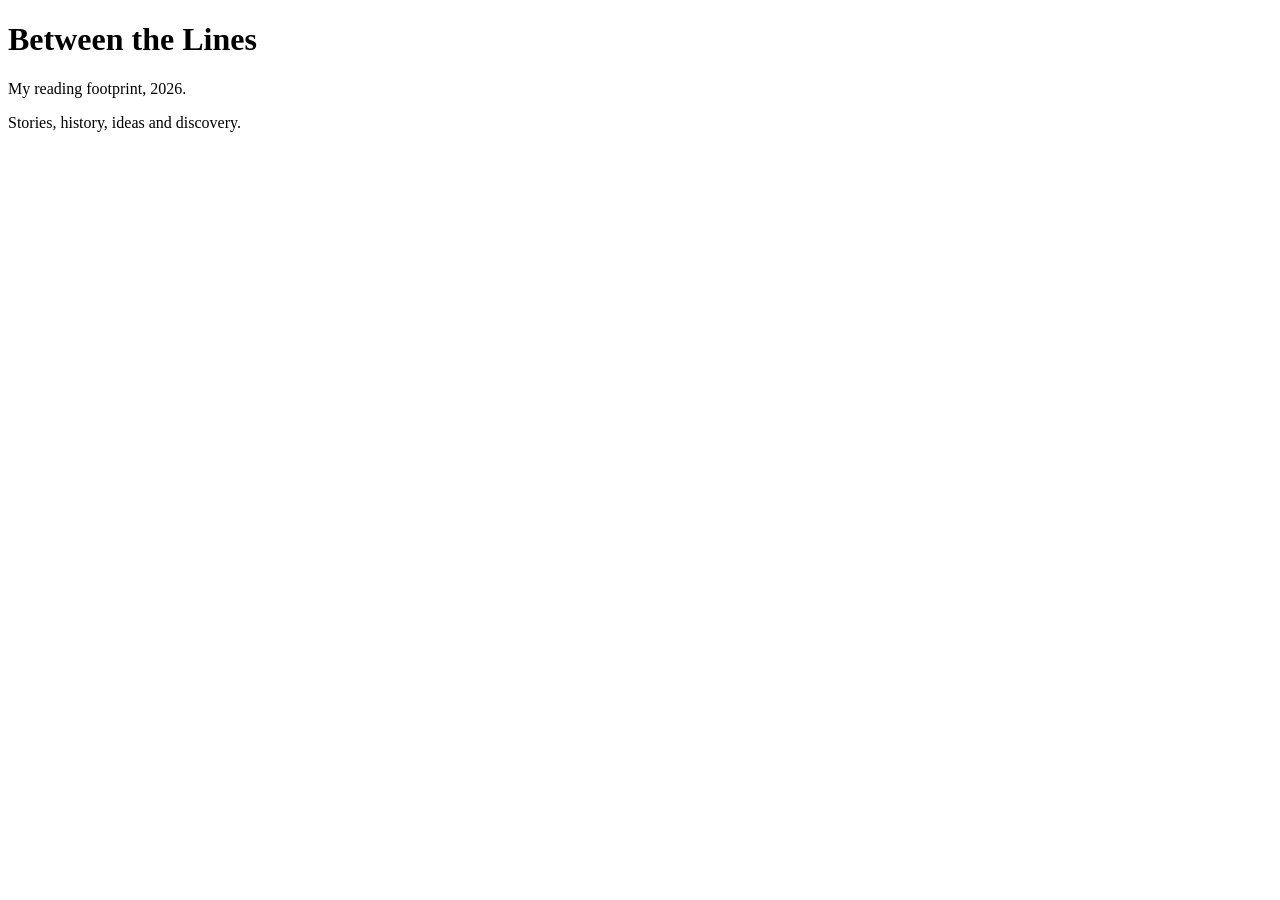
==== index.html @ cb8ff07e "Create index.html" ====
<!DOCTYPE html>
<html lang="en">
<head>
  <meta charset="UTF-8">
  <meta name="viewport" content="width=device-width, initial-scale=1">
  <title>Between the Lines</title>
</head>
<body>
  <h1>Between the Lines</h1>
  <p>My reading footprint, 2026.</p>
  <p>Stories, history, ideas and discovery.</p>
</body>
</html>
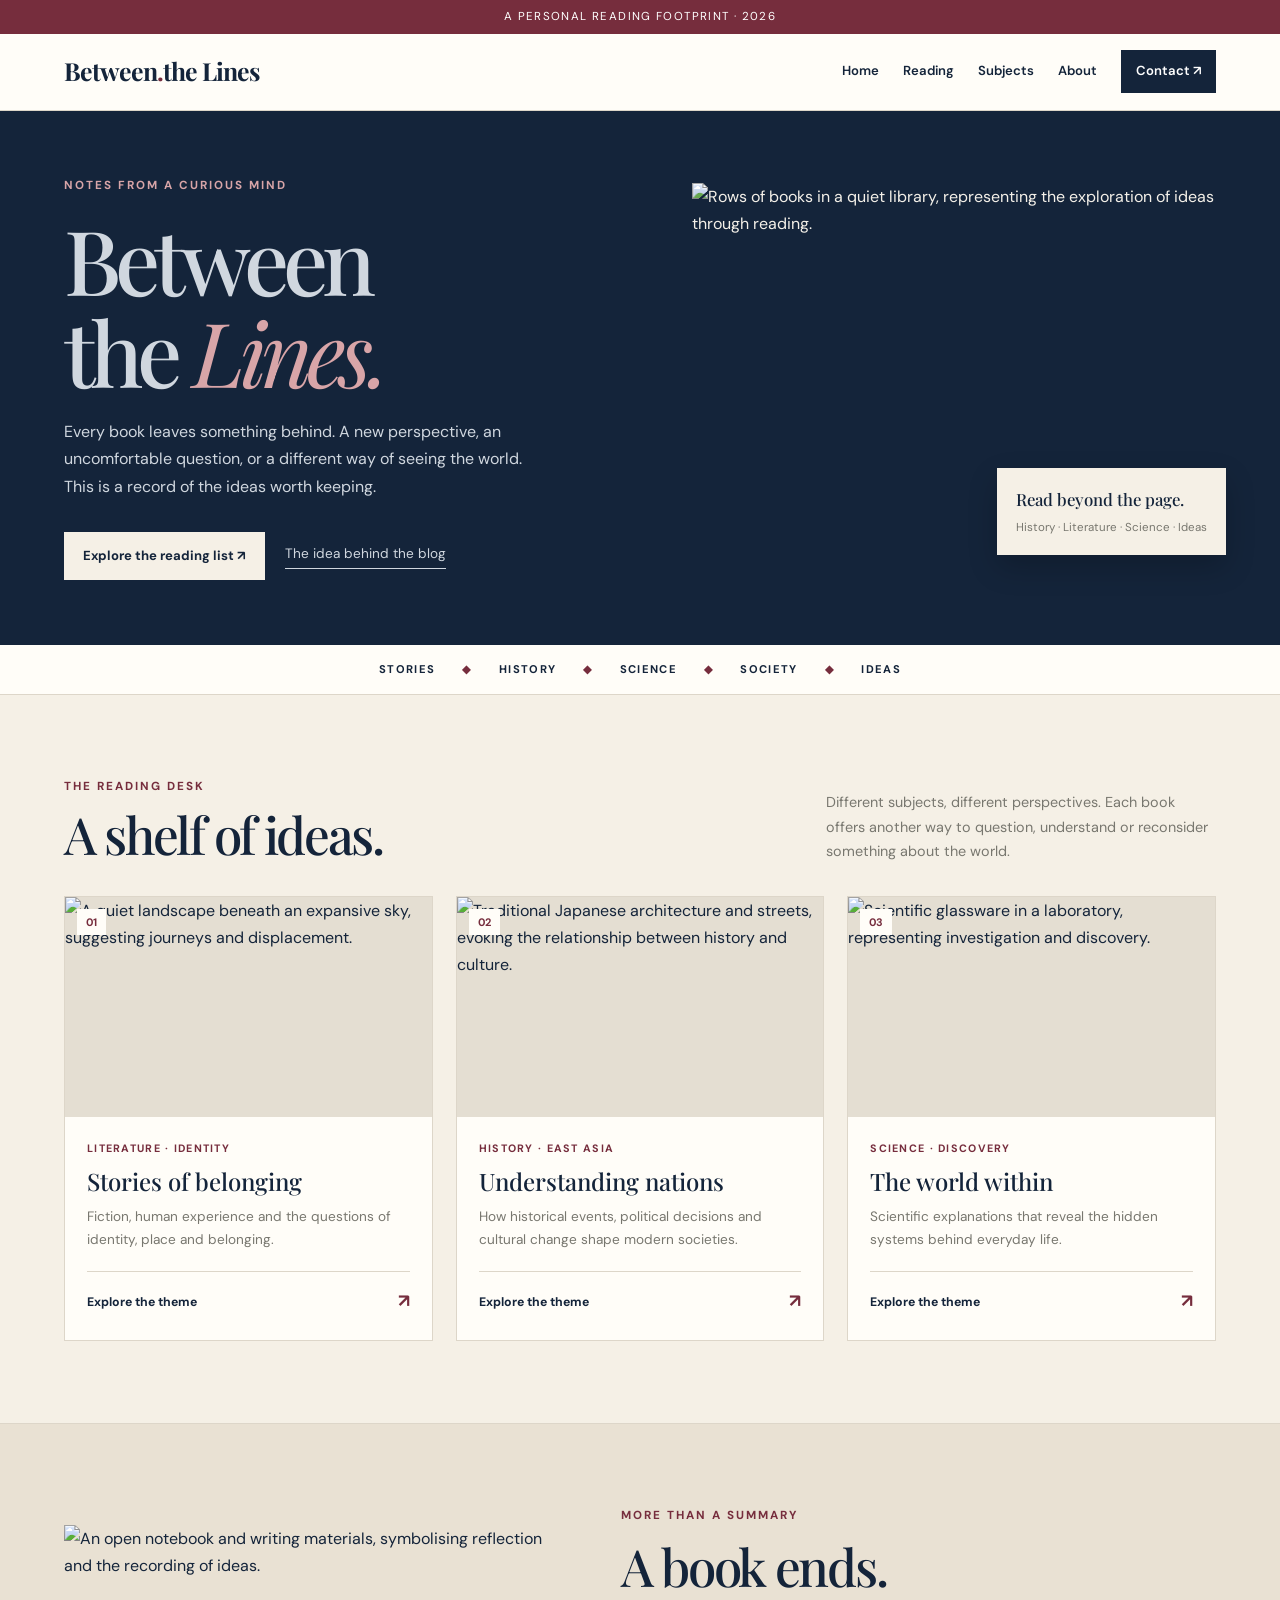
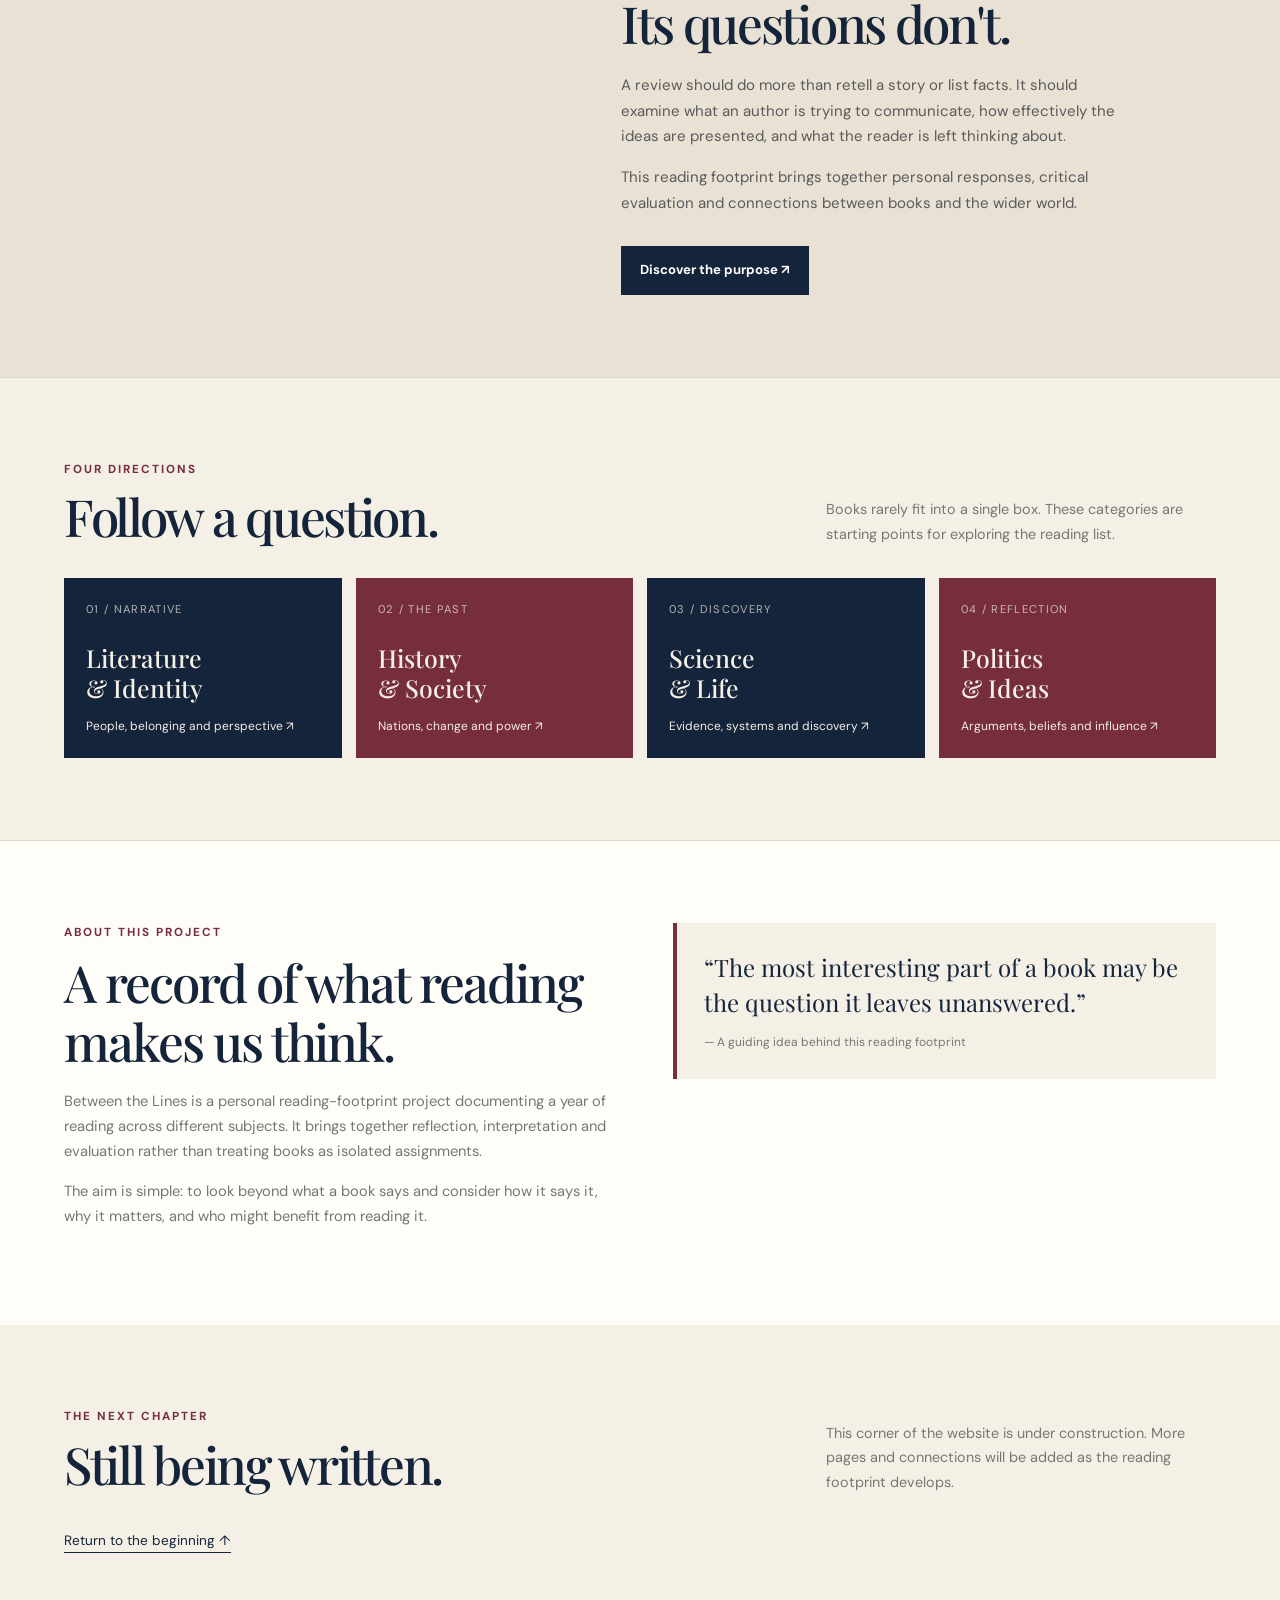
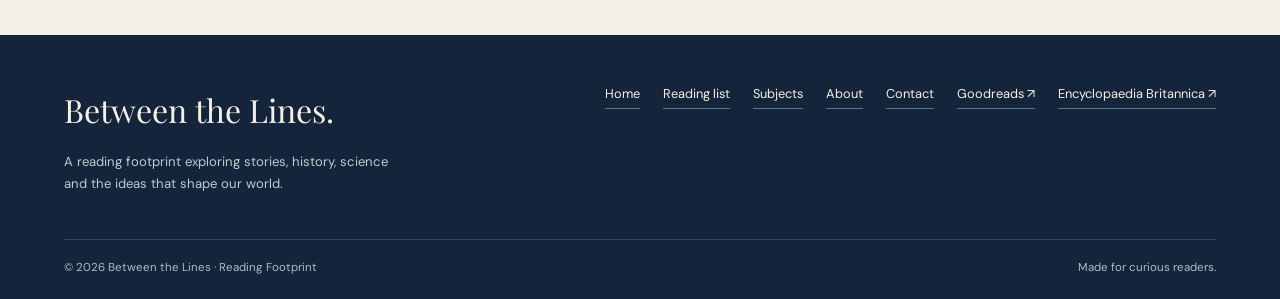
==== commit 9b5e301a: "Update index.html" ====
--- a/index.html
+++ b/index.html
@@ -3,12 +3,1071 @@
 <html lang="en">
 <head>
   <meta charset="UTF-8">
-  <meta name="viewport" content="width=device-width, initial-scale=1">
-  <title>Between the Lines</title>
+  <meta name="viewport" content="width=device-width, initial-scale=1.0">
+
+  <title>Between the Lines — A Reading Footprint</title>
+  <meta name="description" content="A reading footprint exploring literature, history, science and the ideas that shape our world.">
+
+  <link rel="preconnect" href="https://fonts.googleapis.com">
+  <link rel="preconnect" href="https://fonts.gstatic.com" crossorigin>
+  <link href="https://fonts.googleapis.com/css2?family=DM+Sans:wght@400;500;600;700&family=Playfair+Display:wght@400;500;600;700&display=swap" rel="stylesheet">
+
+  <style>
+    :root {
+      --navy: #14243a;
+      --navy-light: #203750;
+      --ivory: #f5f0e6;
+      --paper: #fffdf8;
+      --burgundy: #762d3d;
+      --muted: #78776f;
+      --line: #ddd6c9;
+      --serif: "Playfair Display", Georgia, serif;
+      --sans: "DM Sans", Arial, sans-serif;
+    }
+
+    * {
+      box-sizing: border-box;
+    }
+
+    html {
+      scroll-behavior: smooth;
+      scroll-padding-top: 95px;
+    }
+
+    body {
+      margin: 0;
+      background: var(--ivory);
+      color: var(--navy);
+      font-family: var(--sans);
+      line-height: 1.7;
+    }
+
+    a {
+      color: inherit;
+      text-decoration: none;
+    }
+
+    img {
+      display: block;
+      max-width: 100%;
+    }
+
+    button, a {
+      -webkit-tap-highlight-color: transparent;
+    }
+
+    a:focus-visible,
+    button:focus-visible {
+      outline: 3px solid var(--burgundy);
+      outline-offset: 4px;
+    }
+
+    .container {
+      width: min(1160px, 90%);
+      margin-inline: auto;
+    }
+
+    .eyebrow {
+      color: var(--burgundy);
+      font-size: 0.73rem;
+      font-weight: 700;
+      letter-spacing: 0.17em;
+      text-transform: uppercase;
+    }
+
+    .serif {
+      font-family: var(--serif);
+      font-weight: 500;
+    }
+
+    /* Navigation */
+
+    .topline {
+      background: var(--burgundy);
+      color: white;
+      text-align: center;
+      padding: 7px 15px;
+      font-size: 0.72rem;
+      letter-spacing: 0.12em;
+      text-transform: uppercase;
+    }
+
+    .navbar {
+      position: sticky;
+      top: 0;
+      z-index: 10;
+      background: var(--paper);
+      border-bottom: 1px solid var(--line);
+    }
+
+    .nav-inner {
+      min-height: 76px;
+      display: flex;
+      align-items: center;
+      justify-content: space-between;
+      gap: 24px;
+    }
+
+    .brand {
+      font-family: var(--serif);
+      font-size: 1.55rem;
+      font-weight: 700;
+      letter-spacing: -0.04em;
+      white-space: nowrap;
+    }
+
+    .brand span {
+      color: var(--burgundy);
+    }
+
+    .nav-links {
+      display: flex;
+      align-items: center;
+      flex-wrap: wrap;
+      gap: 24px;
+      font-size: 0.82rem;
+      font-weight: 600;
+    }
+
+    .nav-links a {
+      transition: color 0.2s;
+    }
+
+    .nav-links a:hover {
+      color: var(--burgundy);
+    }
+
+    .nav-links .nav-cta {
+      background: var(--navy);
+      color: white;
+      padding: 10px 15px;
+    }
+
+    .nav-links .nav-cta:hover {
+      background: var(--burgundy);
+      color: white;
+    }
+
+    /* Hero */
+
+    .hero {
+      background: var(--navy);
+      color: var(--ivory);
+      overflow: hidden;
+    }
+
+    .hero-grid {
+      display: grid;
+      grid-template-columns: 1.05fr 0.95fr;
+      min-height: 510px;
+      align-items: center;
+      gap: 48px;
+      padding-block: 65px;
+    }
+
+    .hero .eyebrow {
+      color: #d8a5a8;
+    }
+
+    .hero h1 {
+      font-family: var(--serif);
+      font-size: clamp(3.4rem, 7vw, 6.4rem);
+      font-weight: 500;
+      letter-spacing: -0.065em;
+      line-height: 1.02;
+      margin: 18px 0 22px;
+    }
+
+    .hero h1 em {
+      color: #d8a5a8;
+      font-weight: 400;
+    }
+
+    .hero-copy {
+      color: #d0d7df;
+      max-width: 480px;
+      font-size: 1rem;
+    }
+
+    .hero-actions {
+      display: flex;
+      flex-wrap: wrap;
+      align-items: center;
+      gap: 20px;
+      margin-top: 32px;
+    }
+
+    .button {
+      display: inline-block;
+      background: var(--ivory);
+      color: var(--navy);
+      padding: 13px 19px;
+      font-size: 0.82rem;
+      font-weight: 700;
+      transition: transform 0.2s, background 0.2s;
+    }
+
+    .button:hover {
+      background: white;
+      transform: translateY(-2px);
+    }
+
+    .text-link {
+      font-size: 0.85rem;
+      border-bottom: 1px solid currentColor;
+      padding-bottom: 3px;
+    }
+
+    .hero-art {
+      position: relative;
+      min-height: 370px;
+    }
+
+    .hero-art img {
+      width: 100%;
+      height: 390px;
+      object-fit: cover;
+      filter: saturate(0.75);
+    }
+
+    .image-note {
+      position: absolute;
+      right: -10px;
+      bottom: 18px;
+      max-width: 235px;
+      background: var(--ivory);
+      color: var(--navy);
+      padding: 17px 19px;
+      box-shadow: 0 12px 30px #0003;
+    }
+
+    .image-note strong {
+      display: block;
+      font-family: var(--serif);
+      font-size: 1.05rem;
+      font-weight: 500;
+    }
+
+    .image-note small {
+      display: block;
+      margin-top: 5px;
+      color: var(--muted);
+      font-size: 0.72rem;
+    }
+
+    /* Running strip */
+
+    .ticker {
+      border-bottom: 1px solid var(--line);
+      background: var(--paper);
+      overflow: hidden;
+    }
+
+    .ticker-inner {
+      display: flex;
+      justify-content: center;
+      align-items: center;
+      flex-wrap: wrap;
+      gap: 12px 27px;
+      padding: 15px 0;
+      font-size: 0.7rem;
+      font-weight: 700;
+      letter-spacing: 0.12em;
+      text-transform: uppercase;
+    }
+
+    .ticker .dot {
+      color: var(--burgundy);
+    }
+
+    /* General sections */
+
+    section.content-section {
+      padding-block: 82px;
+    }
+
+    .section-heading {
+      display: flex;
+      align-items: end;
+      justify-content: space-between;
+      gap: 25px;
+      margin-bottom: 32px;
+    }
+
+    .section-heading h2 {
+      font-family: var(--serif);
+      font-size: clamp(2.2rem, 4vw, 3.4rem);
+      font-weight: 500;
+      letter-spacing: -0.045em;
+      line-height: 1.15;
+      margin: 8px 0 0;
+    }
+
+    .section-heading p {
+      color: var(--muted);
+      max-width: 390px;
+      font-size: 0.9rem;
+      margin: 0;
+    }
+
+    /* Reading cards */
+
+    .reading-grid {
+      display: grid;
+      grid-template-columns: repeat(3, minmax(0, 1fr));
+      gap: 23px;
+    }
+
+    .reading-card {
+      display: flex;
+      flex-direction: column;
+      background: var(--paper);
+      border: 1px solid var(--line);
+      transition: transform 0.2s, box-shadow 0.2s;
+    }
+
+    .reading-card:hover {
+      transform: translateY(-4px);
+      box-shadow: 0 14px 32px #14243a12;
+    }
+
+    .card-image {
+      position: relative;
+      overflow: hidden;
+      background: #e4ded2;
+      aspect-ratio: 5 / 3;
+    }
+
+    .card-image img {
+      width: 100%;
+      height: 100%;
+      object-fit: cover;
+      transition: transform 0.4s;
+    }
+
+    .reading-card:hover .card-image img {
+      transform: scale(1.035);
+    }
+
+    .card-number {
+      position: absolute;
+      top: 12px;
+      left: 12px;
+      background: var(--paper);
+      color: var(--burgundy);
+      padding: 4px 9px;
+      font-size: 0.68rem;
+      font-weight: 700;
+    }
+
+    .card-body {
+      padding: 22px;
+      display: flex;
+      flex-direction: column;
+      flex: 1;
+    }
+
+    .card-category {
+      color: var(--burgundy);
+      text-transform: uppercase;
+      letter-spacing: 0.12em;
+      font-size: 0.67rem;
+      font-weight: 700;
+    }
+
+    .card-body h3 {
+      font-family: var(--serif);
+      font-size: 1.5rem;
+      font-weight: 500;
+      line-height: 1.3;
+      margin: 9px 0 8px;
+    }
+
+    .card-body p {
+      color: var(--muted);
+      font-size: 0.85rem;
+      margin: 0 0 20px;
+    }
+
+    .card-bottom {
+      margin-top: auto;
+      padding-top: 14px;
+      border-top: 1px solid var(--line);
+      display: flex;
+      justify-content: space-between;
+      align-items: center;
+      gap: 12px;
+      font-size: 0.77rem;
+      font-weight: 700;
+    }
+
+    .arrow {
+      color: var(--burgundy);
+      font-size: 1.15rem;
+    }
+
+    /* Editorial split */
+
+    .editorial {
+      background: #e9e1d3;
+      border-block: 1px solid var(--line);
+    }
+
+    .editorial-grid {
+      display: grid;
+      grid-template-columns: 0.9fr 1.1fr;
+      gap: 70px;
+      align-items: center;
+    }
+
+    .editorial-image img {
+      width: 100%;
+      min-height: 350px;
+      height: 100%;
+      object-fit: cover;
+    }
+
+    .editorial-copy h2 {
+      font-family: var(--serif);
+      font-size: clamp(2.3rem, 4vw, 3.7rem);
+      font-weight: 500;
+      line-height: 1.13;
+      letter-spacing: -0.045em;
+      margin: 12px 0 20px;
+    }
+
+    .editorial-copy p {
+      color: #595b5c;
+      font-size: 0.94rem;
+      max-width: 500px;
+    }
+
+    .editorial-copy .button {
+      margin-top: 15px;
+      background: var(--navy);
+      color: white;
+    }
+
+    .editorial-copy .button:hover {
+      background: var(--burgundy);
+    }
+
+    /* Subject tiles */
+
+    .subject-grid {
+      display: grid;
+      grid-template-columns: repeat(4, minmax(0, 1fr));
+      gap: 14px;
+    }
+
+    .subject-card {
+      min-height: 180px;
+      display: flex;
+      flex-direction: column;
+      justify-content: space-between;
+      padding: 22px;
+      background: var(--navy);
+      color: var(--ivory);
+      transition: background 0.2s;
+    }
+
+    .subject-card:nth-child(even) {
+      background: var(--burgundy);
+    }
+
+    .subject-card:hover {
+      background: var(--navy-light);
+    }
+
+    .subject-card .subject-index {
+      font-size: 0.7rem;
+      opacity: 0.7;
+      letter-spacing: 0.12em;
+    }
+
+    .subject-card h3 {
+      font-family: var(--serif);
+      font-size: 1.55rem;
+      font-weight: 500;
+      line-height: 1.2;
+      margin: 20px 0 0;
+    }
+
+    .subject-card span:last-child {
+      font-size: 0.75rem;
+      margin-top: 10px;
+    }
+
+    /* About */
+
+    .about-section {
+      background: var(--paper);
+      border-top: 1px solid var(--line);
+    }
+
+    .about-inner {
+      display: grid;
+      grid-template-columns: 1fr 1fr;
+      gap: 65px;
+      align-items: start;
+    }
+
+    .about-inner h2 {
+      font-family: var(--serif);
+      font-size: clamp(2.2rem, 4vw, 3.4rem);
+      line-height: 1.15;
+      font-weight: 500;
+      letter-spacing: -0.04em;
+      margin: 10px 0 18px;
+    }
+
+    .about-inner p {
+      color: var(--muted);
+      font-size: 0.92rem;
+    }
+
+    .quote-card {
+      background: var(--ivory);
+      border-left: 4px solid var(--burgundy);
+      padding: 27px;
+    }
+
+    .quote-card blockquote {
+      font-family: var(--serif);
+      font-size: 1.5rem;
+      line-height: 1.45;
+      margin: 0;
+    }
+
+    .quote-card p {
+      margin-bottom: 0;
+      font-size: 0.75rem;
+    }
+
+    /* Footer */
+
+    footer {
+      background: var(--navy);
+      color: var(--ivory);
+      padding: 48px 0 22px;
+    }
+
+    .footer-main {
+      display: flex;
+      justify-content: space-between;
+      gap: 35px;
+      padding-bottom: 30px;
+    }
+
+    .footer-brand {
+      font-family: var(--serif);
+      font-size: 2rem;
+    }
+
+    .footer-copy {
+      color: #c0cad4;
+      font-size: 0.82rem;
+      max-width: 340px;
+    }
+
+    .footer-links {
+      display: flex;
+      flex-wrap: wrap;
+      gap: 16px 23px;
+      align-content: start;
+      font-size: 0.8rem;
+    }
+
+    .footer-links a {
+      border-bottom: 1px solid #647184;
+      padding-bottom: 3px;
+    }
+
+    .footer-links a:hover {
+      color: #d8a5a8;
+    }
+
+    .footer-bottom {
+      border-top: 1px solid #ffffff25;
+      padding-top: 18px;
+      display: flex;
+      justify-content: space-between;
+      gap: 15px;
+      flex-wrap: wrap;
+      color: #aebbc8;
+      font-size: 0.72rem;
+    }
+
+    /* Responsive layouts */
+
+    @media (max-width: 850px) {
+      .nav-inner {
+        padding-block: 14px;
+        align-items: flex-start;
+        flex-direction: column;
+        gap: 12px;
+      }
+
+      .nav-links {
+        gap: 12px 18px;
+      }
+
+      .hero-grid {
+        grid-template-columns: 1fr;
+        gap: 30px;
+      }
+
+      .hero-art {
+        min-height: auto;
+      }
+
+      .hero-art img {
+        height: 330px;
+      }
+
+      .reading-grid {
+        grid-template-columns: repeat(2, minmax(0, 1fr));
+      }
+
+      .editorial-grid {
+        gap: 35px;
+      }
+
+      .subject-grid {
+        grid-template-columns: repeat(2, minmax(0, 1fr));
+      }
+    }
+
+    @media (max-width: 560px) {
+      .container {
+        width: 91%;
+      }
+
+      .nav-links {
+        gap: 10px 14px;
+        font-size: 0.76rem;
+      }
+
+      .nav-links .nav-cta {
+        padding: 7px 10px;
+      }
+
+      .hero-grid {
+        padding-block: 48px;
+      }
+
+      .hero h1 {
+        font-size: 3.5rem;
+      }
+
+      .hero-art img {
+        height: 270px;
+      }
+
+      .image-note {
+        right: 8px;
+        bottom: 10px;
+      }
+
+      section.content-section {
+        padding-block: 55px;
+      }
+
+      .section-heading {
+        align-items: flex-start;
+        flex-direction: column;
+        gap: 12px;
+      }
+
+      .reading-grid {
+        grid-template-columns: 1fr;
+      }
+
+      .editorial-grid,
+      .about-inner {
+        grid-template-columns: 1fr;
+        gap: 28px;
+      }
+
+      .editorial-image img {
+        min-height: 240px;
+      }
+
+      .subject-card {
+        min-height: 155px;
+        padding: 16px;
+      }
+
+      .subject-card h3 {
+        font-size: 1.3rem;
+      }
+
+      .footer-main {
+        flex-direction: column;
+      }
+
+      .ticker-inner {
+        gap: 8px 13px;
+        font-size: 0.62rem;
+      }
+    }
+
+    @media (prefers-reduced-motion: reduce) {
+      *,
+      *::before,
+      *::after {
+        scroll-behavior: auto !important;
+        transition: none !important;
+      }
+    }
+  </style>
 </head>
+
 <body>
-  <h1>Between the Lines</h1>
-  <p>My reading footprint, 2026.</p>
-  <p>Stories, history, ideas and discovery.</p>
+
+  <div class="topline">
+    A personal reading footprint · 2026
+  </div>
+
+  <header class="navbar">
+    <div class="container nav-inner">
+      <a class="brand" href="#home" aria-label="Between the Lines home">
+        Between<span>.</span>the Lines
+      </a>
+
+      <nav class="nav-links" aria-label="Main navigation">
+        <a href="#home">Home</a>
+        <a href="#reading">Reading</a>
+        <a href="#subjects">Subjects</a>
+        <a href="#about">About</a>
+        <a href="#contact" class="nav-cta">Contact ↗</a>
+      </nav>
+    </div>
+  </header>
+
+  <main id="home">
+
+    <!-- HERO -->
+
+    <section class="hero">
+      <div class="container hero-grid">
+
+        <div class="hero-copy">
+          <div class="eyebrow">Notes from a curious mind</div>
+
+          <h1>
+            Between<br>
+            the <em>Lines.</em>
+          </h1>
+
+          <p class="hero-copy">
+            Every book leaves something behind. A new perspective,
+            an uncomfortable question, or a different way of seeing
+            the world. This is a record of the ideas worth keeping.
+          </p>
+
+          <div class="hero-actions">
+            <a href="#reading" class="button">Explore the reading list ↗</a>
+            <a href="#about" class="text-link">The idea behind the blog</a>
+          </div>
+        </div>
+
+        <div class="hero-art">
+          <img
+            src="https://images.unsplash.com/photo-1507842217343-583bb7270b66?auto=format&fit=crop&w=1100&q=85"
+            alt="Rows of books in a quiet library, representing the exploration of ideas through reading."
+          >
+
+          <div class="image-note">
+            <strong>Read beyond the page.</strong>
+            <small>History · Literature · Science · Ideas</small>
+          </div>
+        </div>
+
+      </div>
+    </section>
+
+    <!-- SUBJECT STRIP -->
+
+    <div class="ticker" aria-label="Topics explored">
+      <div class="container ticker-inner">
+        <span>Stories</span>
+        <span class="dot">◆</span>
+        <span>History</span>
+        <span class="dot">◆</span>
+        <span>Science</span>
+        <span class="dot">◆</span>
+        <span>Society</span>
+        <span class="dot">◆</span>
+        <span>Ideas</span>
+      </div>
+    </div>
+
+    <!-- READING GRID -->
+
+    <section class="content-section" id="reading">
+      <div class="container">
+
+        <div class="section-heading">
+          <div>
+            <div class="eyebrow">The reading desk</div>
+            <h2>A shelf of ideas.</h2>
+          </div>
+
+          <p>
+            Different subjects, different perspectives.
+            Each book offers another way to question, understand
+            or reconsider something about the world.
+          </p>
+        </div>
+
+        <div class="reading-grid">
+
+          <article class="reading-card">
+            <div class="card-image">
+              <img
+                src="https://images.unsplash.com/photo-1519682337058-a94d519337bc?auto=format&fit=crop&w=850&q=80"
+                alt="A quiet landscape beneath an expansive sky, suggesting journeys and displacement."
+                loading="lazy"
+              >
+              <span class="card-number">01</span>
+            </div>
+            <div class="card-body">
+              <span class="card-category">Literature · Identity</span>
+              <h3>Stories of belonging</h3>
+              <p>
+                Fiction, human experience and the questions of
+                identity, place and belonging.
+              </p>
+              <div class="card-bottom">
+                <a href="#subjects">Explore the theme</a>
+                <span class="arrow" aria-hidden="true">↗</span>
+              </div>
+            </div>
+          </article>
+
+          <article class="reading-card">
+            <div class="card-image">
+              <img
+                src="https://images.unsplash.com/photo-1493976040374-85c8e12f0c0e?auto=format&fit=crop&w=850&q=80"
+                alt="Traditional Japanese architecture and streets, evoking the relationship between history and culture."
+                loading="lazy"
+              >
+              <span class="card-number">02</span>
+            </div>
+            <div class="card-body">
+              <span class="card-category">History · East Asia</span>
+              <h3>Understanding nations</h3>
+              <p>
+                How historical events, political decisions and
+                cultural change shape modern societies.
+              </p>
+              <div class="card-bottom">
+                <a href="#subjects">Explore the theme</a>
+                <span class="arrow" aria-hidden="true">↗</span>
+              </div>
+            </div>
+          </article>
+
+          <article class="reading-card">
+            <div class="card-image">
+              <img
+                src="https://images.unsplash.com/photo-1532094349884-543bc11b234d?auto=format&fit=crop&w=850&q=80"
+                alt="Scientific glassware in a laboratory, representing investigation and discovery."
+                loading="lazy"
+              >
+              <span class="card-number">03</span>
+            </div>
+            <div class="card-body">
+              <span class="card-category">Science · Discovery</span>
+              <h3>The world within</h3>
+              <p>
+                Scientific explanations that reveal the hidden
+                systems behind everyday life.
+              </p>
+              <div class="card-bottom">
+                <a href="#subjects">Explore the theme</a>
+                <span class="arrow" aria-hidden="true">↗</span>
+              </div>
+            </div>
+          </article>
+
+        </div>
+      </div>
+    </section>
+
+    <!-- EDITORIAL FEATURE -->
+
+    <section class="content-section editorial">
+      <div class="container editorial-grid">
+
+        <div class="editorial-image">
+          <img
+            src="https://images.unsplash.com/photo-1455390582262-044cdead277a?auto=format&fit=crop&w=1000&q=85"
+            alt="An open notebook and writing materials, symbolising reflection and the recording of ideas."
+            loading="lazy"
+          >
+        </div>
+
+        <div class="editorial-copy">
+          <div class="eyebrow">More than a summary</div>
+
+          <h2>A book ends.<br>Its questions don't.</h2>
+
+          <p>
+            A review should do more than retell a story or list facts.
+            It should examine what an author is trying to communicate,
+            how effectively the ideas are presented, and what the
+            reader is left thinking about.
+          </p>
+
+          <p>
+            This reading footprint brings together personal responses,
+            critical evaluation and connections between books and the
+            wider world.
+          </p>
+
+          <a href="#about" class="button">Discover the purpose ↗</a>
+        </div>
+
+      </div>
+    </section>
+
+    <!-- SUBJECTS -->
+
+    <section class="content-section" id="subjects">
+      <div class="container">
+
+        <div class="section-heading">
+          <div>
+            <div class="eyebrow">Four directions</div>
+            <h2>Follow a question.</h2>
+          </div>
+
+          <p>
+            Books rarely fit into a single box. These categories
+            are starting points for exploring the reading list.
+          </p>
+        </div>
+
+        <div class="subject-grid">
+
+          <a class="subject-card" href="#reading">
+            <span class="subject-index">01 / NARRATIVE</span>
+            <h3>Literature<br>& Identity</h3>
+            <span>People, belonging and perspective ↗</span>
+          </a>
+
+          <a class="subject-card" href="#reading">
+            <span class="subject-index">02 / THE PAST</span>
+            <h3>History<br>& Society</h3>
+            <span>Nations, change and power ↗</span>
+          </a>
+
+          <a class="subject-card" href="#reading">
+            <span class="subject-index">03 / DISCOVERY</span>
+            <h3>Science<br>& Life</h3>
+            <span>Evidence, systems and discovery ↗</span>
+          </a>
+
+          <a class="subject-card" href="#reading">
+            <span class="subject-index">04 / REFLECTION</span>
+            <h3>Politics<br>& Ideas</h3>
+            <span>Arguments, beliefs and influence ↗</span>
+          </a>
+
+        </div>
+      </div>
+    </section>
+
+    <!-- ABOUT -->
+
+    <section class="content-section about-section" id="about">
+      <div class="container about-inner">
+
+        <div>
+          <div class="eyebrow">About this project</div>
+
+          <h2>A record of what reading makes us think.</h2>
+
+          <p>
+            Between the Lines is a personal reading-footprint project
+            documenting a year of reading across different subjects.
+            It brings together reflection, interpretation and evaluation
+            rather than treating books as isolated assignments.
+          </p>
+
+          <p>
+            The aim is simple: to look beyond what a book says and
+            consider how it says it, why it matters, and who might
+            benefit from reading it.
+          </p>
+        </div>
+
+        <div class="quote-card">
+          <blockquote>
+            “The most interesting part of a book may be the question
+            it leaves unanswered.”
+          </blockquote>
+          <p>— A guiding idea behind this reading footprint</p>
+        </div>
+
+      </div>
+    </section>
+
+    <!-- CONTACT -->
+
+    <section class="content-section" id="contact">
+      <div class="container">
+        <div class="section-heading">
+          <div>
+            <div class="eyebrow">The next chapter</div>
+            <h2>Still being written.</h2>
+          </div>
+
+          <p>
+            This corner of the website is under construction.
+            More pages and connections will be added as the
+            reading footprint develops.
+          </p>
+        </div>
+
+        <a href="#home" class="text-link">Return to the beginning ↑</a>
+      </div>
+    </section>
+
+  </main>
+
+  <footer>
+    <div class="container">
+
+      <div class="footer-main">
+        <div>
+          <a href="#home" class="footer-brand">Between the Lines.</a>
+          <p class="footer-copy">
+            A reading footprint exploring stories, history,
+            science and the ideas that shape our world.
+          </p>
+        </div>
+
+        <nav class="footer-links" aria-label="Footer navigation">
+          <a href="#home">Home</a>
+          <a href="#reading">Reading list</a>
+          <a href="#subjects">Subjects</a>
+          <a href="#about">About</a>
+          <a href="#contact">Contact</a>
+          <a href="https://www.goodreads.com/" target="_blank" rel="noopener noreferrer">Goodreads ↗</a>
+          <a href="https://www.britannica.com/" target="_blank" rel="noopener noreferrer">Encyclopaedia Britannica ↗</a>
+        </nav>
+      </div>
+
+      <div class="footer-bottom">
+        <span>© 2026 Between the Lines · Reading Footprint</span>
+        <span>Made for curious readers.</span>
+      </div>
+
+    </div>
+  </footer>
+
 </body>
 </html>
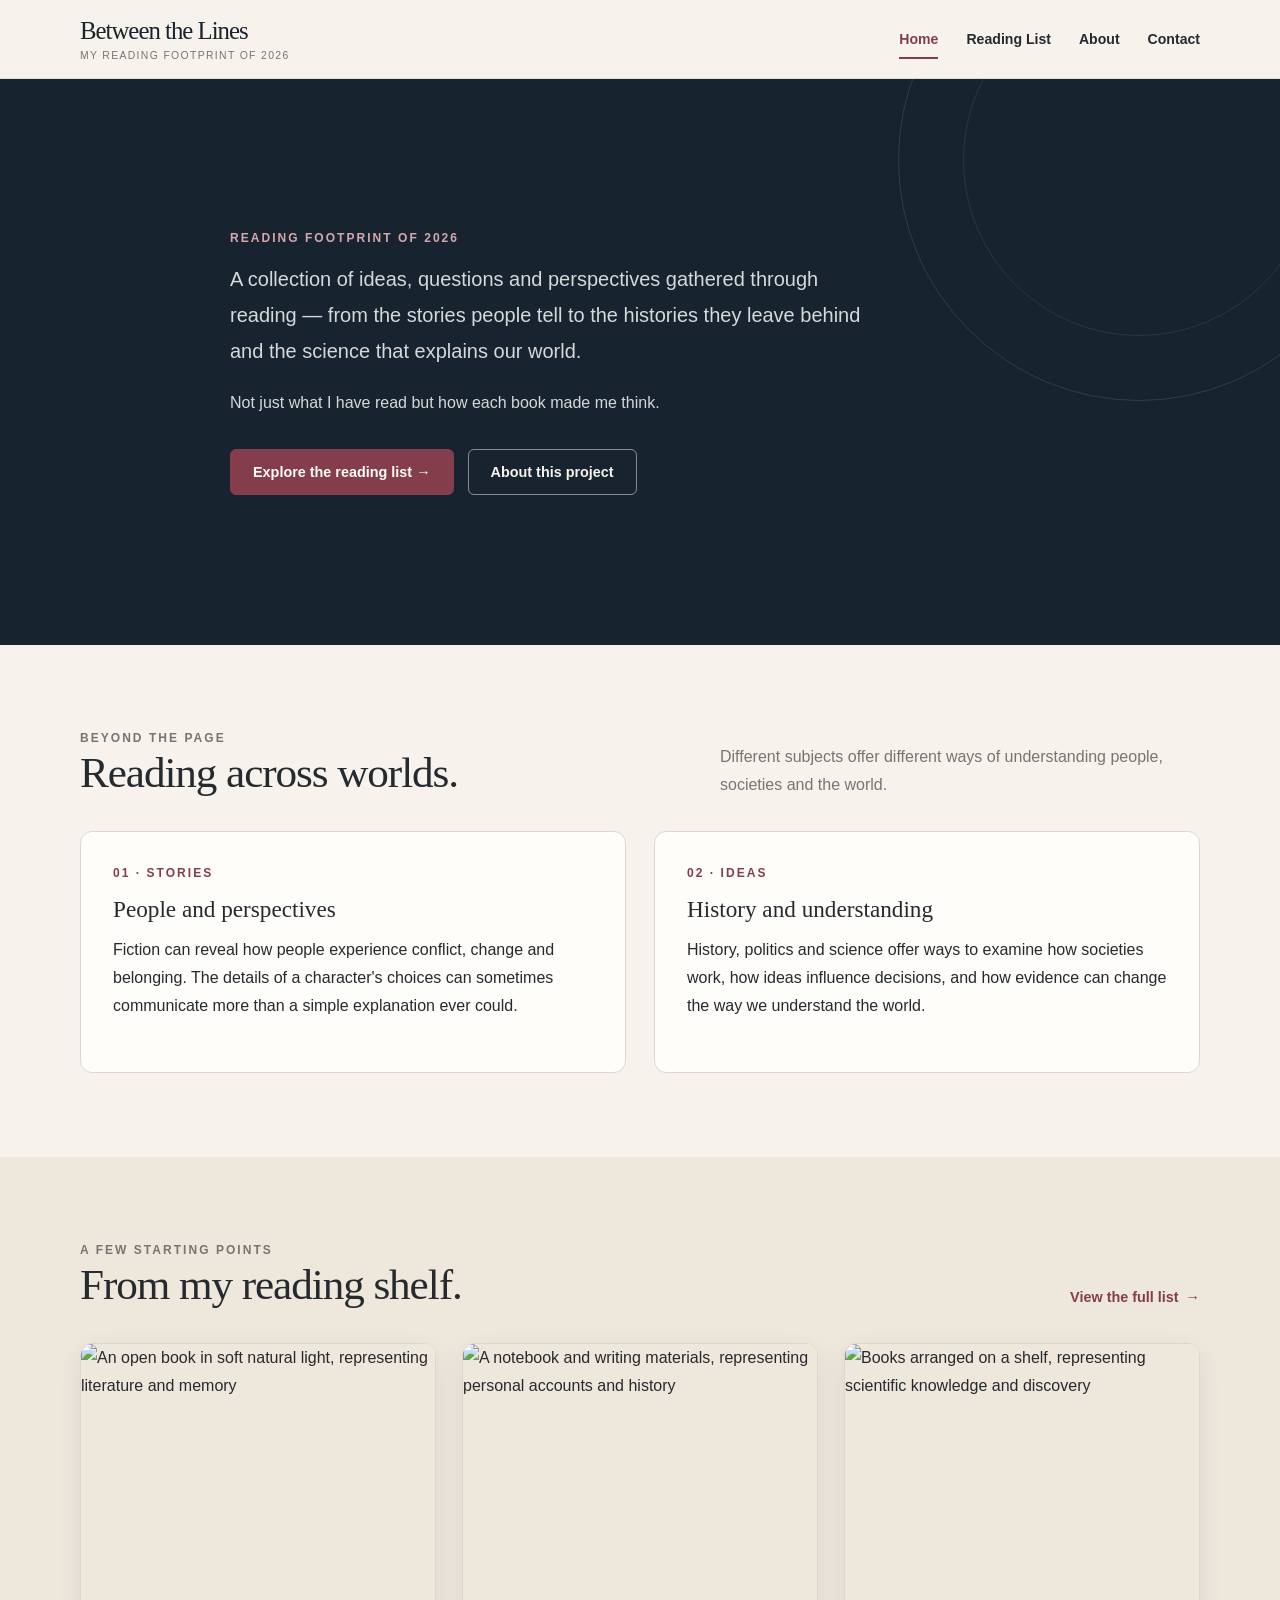
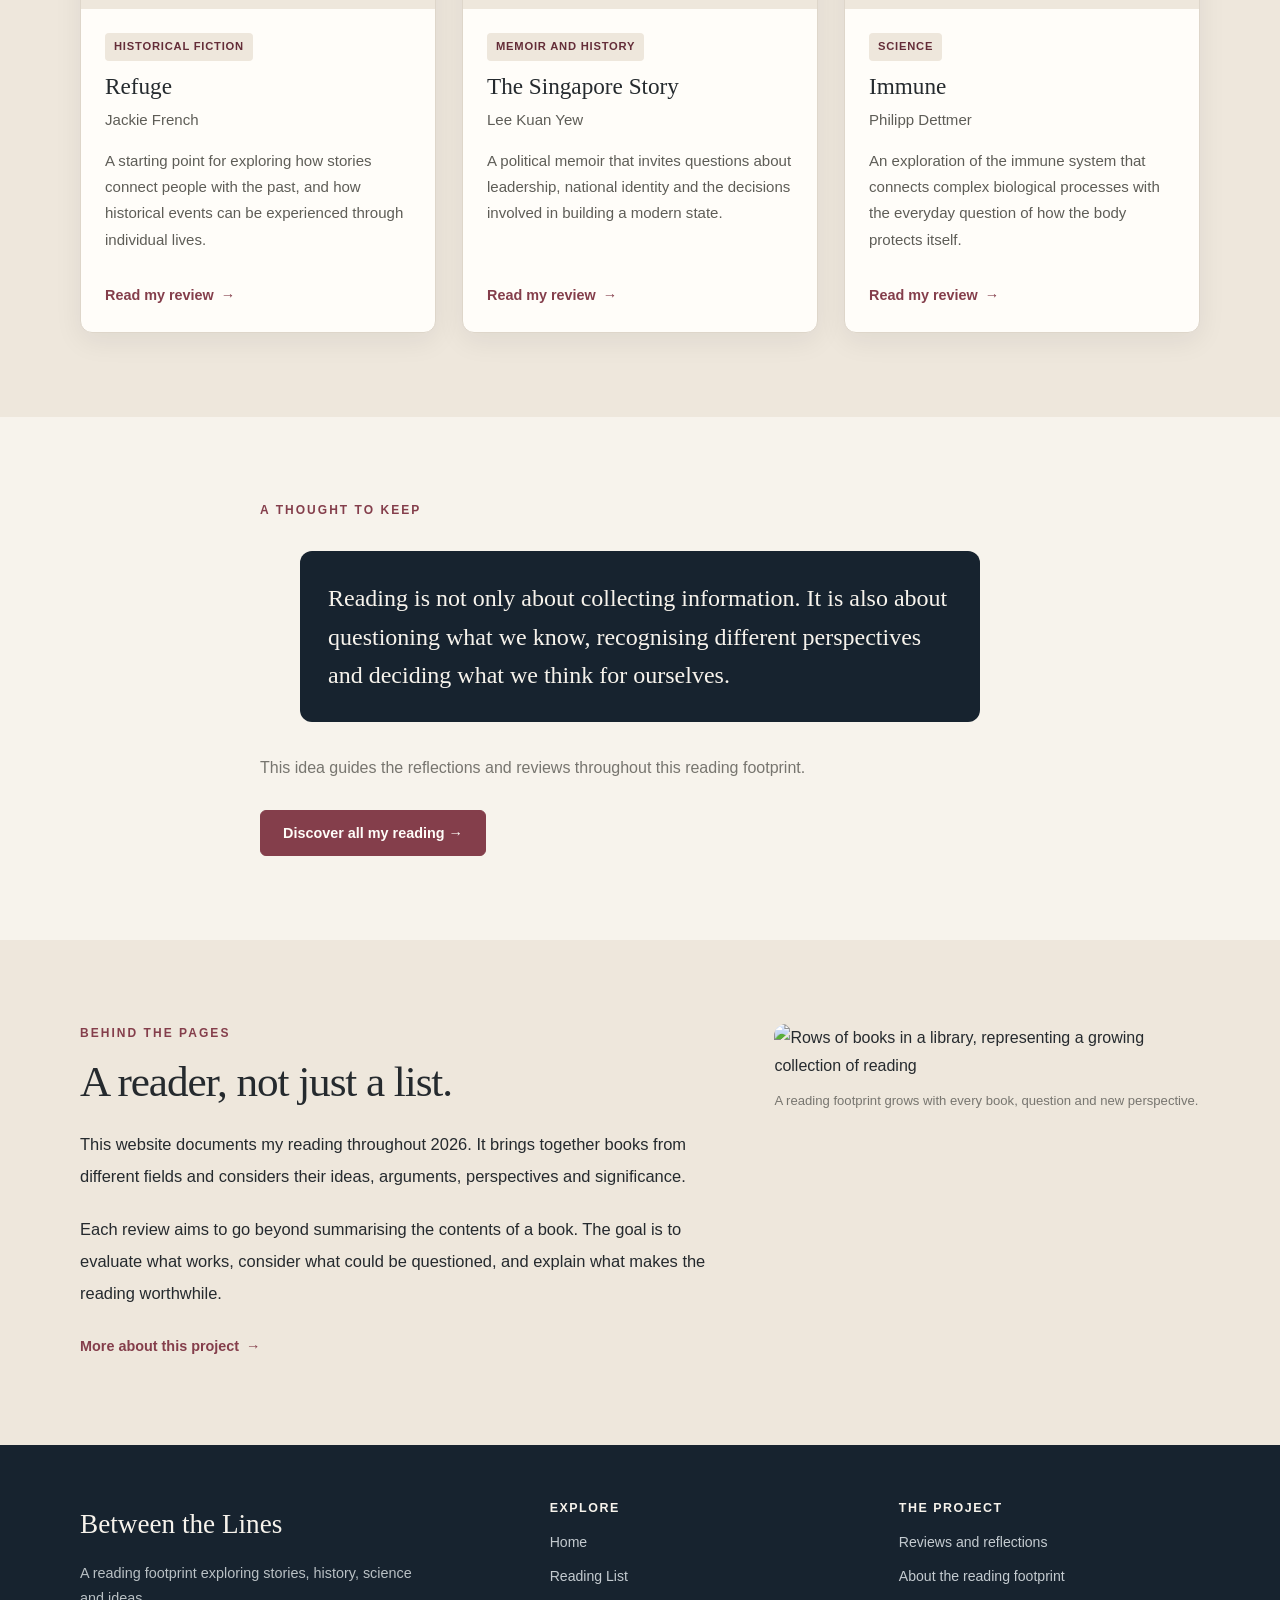
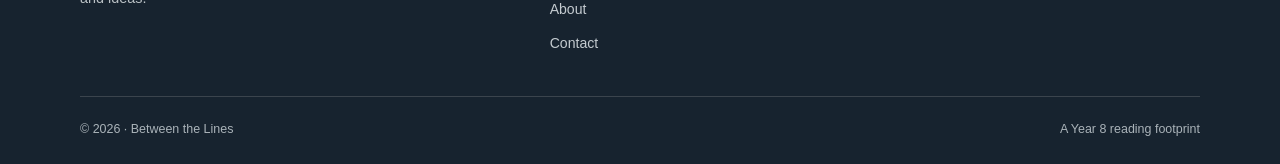
==== commit 5b3d8dbf: "Update index.html" ====
--- a/index.html
+++ b/index.html
@@ -1,1073 +1,401 @@
 
 <!DOCTYPE html>
-<html lang="en">
+<html lang="en-AU">
 <head>
-  <meta charset="UTF-8">
-  <meta name="viewport" content="width=device-width, initial-scale=1.0">
-
-  <title>Between the Lines — A Reading Footprint</title>
-  <meta name="description" content="A reading footprint exploring literature, history, science and the ideas that shape our world.">
-
-  <link rel="preconnect" href="https://fonts.googleapis.com">
-  <link rel="preconnect" href="https://fonts.gstatic.com" crossorigin>
-  <link href="https://fonts.googleapis.com/css2?family=DM+Sans:wght@400;500;600;700&family=Playfair+Display:wght@400;500;600;700&display=swap" rel="stylesheet">
-
-  <style>
-    :root {
-      --navy: #14243a;
-      --navy-light: #203750;
-      --ivory: #f5f0e6;
-      --paper: #fffdf8;
-      --burgundy: #762d3d;
-      --muted: #78776f;
-      --line: #ddd6c9;
-      --serif: "Playfair Display", Georgia, serif;
-      --sans: "DM Sans", Arial, sans-serif;
-    }
-
-    * {
-      box-sizing: border-box;
-    }
-
-    html {
-      scroll-behavior: smooth;
-      scroll-padding-top: 95px;
-    }
-
-    body {
-      margin: 0;
-      background: var(--ivory);
-      color: var(--navy);
-      font-family: var(--sans);
-      line-height: 1.7;
-    }
-
-    a {
-      color: inherit;
-      text-decoration: none;
-    }
-
-    img {
-      display: block;
-      max-width: 100%;
-    }
-
-    button, a {
-      -webkit-tap-highlight-color: transparent;
-    }
-
-    a:focus-visible,
-    button:focus-visible {
-      outline: 3px solid var(--burgundy);
-      outline-offset: 4px;
-    }
-
-    .container {
-      width: min(1160px, 90%);
-      margin-inline: auto;
-    }
-
-    .eyebrow {
-      color: var(--burgundy);
-      font-size: 0.73rem;
-      font-weight: 700;
-      letter-spacing: 0.17em;
-      text-transform: uppercase;
-    }
-
-    .serif {
-      font-family: var(--serif);
-      font-weight: 500;
-    }
-
-    /* Navigation */
-
-    .topline {
-      background: var(--burgundy);
-      color: white;
-      text-align: center;
-      padding: 7px 15px;
-      font-size: 0.72rem;
-      letter-spacing: 0.12em;
-      text-transform: uppercase;
-    }
-
-    .navbar {
-      position: sticky;
-      top: 0;
-      z-index: 10;
-      background: var(--paper);
-      border-bottom: 1px solid var(--line);
-    }
-
-    .nav-inner {
-      min-height: 76px;
-      display: flex;
-      align-items: center;
-      justify-content: space-between;
-      gap: 24px;
-    }
-
-    .brand {
-      font-family: var(--serif);
-      font-size: 1.55rem;
-      font-weight: 700;
-      letter-spacing: -0.04em;
-      white-space: nowrap;
-    }
-
-    .brand span {
-      color: var(--burgundy);
-    }
-
-    .nav-links {
-      display: flex;
-      align-items: center;
-      flex-wrap: wrap;
-      gap: 24px;
-      font-size: 0.82rem;
-      font-weight: 600;
-    }
-
-    .nav-links a {
-      transition: color 0.2s;
-    }
-
-    .nav-links a:hover {
-      color: var(--burgundy);
-    }
-
-    .nav-links .nav-cta {
-      background: var(--navy);
-      color: white;
-      padding: 10px 15px;
-    }
-
-    .nav-links .nav-cta:hover {
-      background: var(--burgundy);
-      color: white;
-    }
-
-    /* Hero */
-
-    .hero {
-      background: var(--navy);
-      color: var(--ivory);
-      overflow: hidden;
-    }
-
-    .hero-grid {
-      display: grid;
-      grid-template-columns: 1.05fr 0.95fr;
-      min-height: 510px;
-      align-items: center;
-      gap: 48px;
-      padding-block: 65px;
-    }
-
-    .hero .eyebrow {
-      color: #d8a5a8;
-    }
-
-    .hero h1 {
-      font-family: var(--serif);
-      font-size: clamp(3.4rem, 7vw, 6.4rem);
-      font-weight: 500;
-      letter-spacing: -0.065em;
-      line-height: 1.02;
-      margin: 18px 0 22px;
-    }
-
-    .hero h1 em {
-      color: #d8a5a8;
-      font-weight: 400;
-    }
-
-    .hero-copy {
-      color: #d0d7df;
-      max-width: 480px;
-      font-size: 1rem;
-    }
-
-    .hero-actions {
-      display: flex;
-      flex-wrap: wrap;
-      align-items: center;
-      gap: 20px;
-      margin-top: 32px;
-    }
-
-    .button {
-      display: inline-block;
-      background: var(--ivory);
-      color: var(--navy);
-      padding: 13px 19px;
-      font-size: 0.82rem;
-      font-weight: 700;
-      transition: transform 0.2s, background 0.2s;
-    }
-
-    .button:hover {
-      background: white;
-      transform: translateY(-2px);
-    }
-
-    .text-link {
-      font-size: 0.85rem;
-      border-bottom: 1px solid currentColor;
-      padding-bottom: 3px;
-    }
-
-    .hero-art {
-      position: relative;
-      min-height: 370px;
-    }
-
-    .hero-art img {
-      width: 100%;
-      height: 390px;
-      object-fit: cover;
-      filter: saturate(0.75);
-    }
-
-    .image-note {
-      position: absolute;
-      right: -10px;
-      bottom: 18px;
-      max-width: 235px;
-      background: var(--ivory);
-      color: var(--navy);
-      padding: 17px 19px;
-      box-shadow: 0 12px 30px #0003;
-    }
-
-    .image-note strong {
-      display: block;
-      font-family: var(--serif);
-      font-size: 1.05rem;
-      font-weight: 500;
-    }
-
-    .image-note small {
-      display: block;
-      margin-top: 5px;
-      color: var(--muted);
-      font-size: 0.72rem;
-    }
-
-    /* Running strip */
-
-    .ticker {
-      border-bottom: 1px solid var(--line);
-      background: var(--paper);
-      overflow: hidden;
-    }
-
-    .ticker-inner {
-      display: flex;
-      justify-content: center;
-      align-items: center;
-      flex-wrap: wrap;
-      gap: 12px 27px;
-      padding: 15px 0;
-      font-size: 0.7rem;
-      font-weight: 700;
-      letter-spacing: 0.12em;
-      text-transform: uppercase;
-    }
-
-    .ticker .dot {
-      color: var(--burgundy);
-    }
-
-    /* General sections */
-
-    section.content-section {
-      padding-block: 82px;
-    }
-
-    .section-heading {
-      display: flex;
-      align-items: end;
-      justify-content: space-between;
-      gap: 25px;
-      margin-bottom: 32px;
-    }
-
-    .section-heading h2 {
-      font-family: var(--serif);
-      font-size: clamp(2.2rem, 4vw, 3.4rem);
-      font-weight: 500;
-      letter-spacing: -0.045em;
-      line-height: 1.15;
-      margin: 8px 0 0;
-    }
-
-    .section-heading p {
-      color: var(--muted);
-      max-width: 390px;
-      font-size: 0.9rem;
-      margin: 0;
-    }
-
-    /* Reading cards */
-
-    .reading-grid {
-      display: grid;
-      grid-template-columns: repeat(3, minmax(0, 1fr));
-      gap: 23px;
-    }
-
-    .reading-card {
-      display: flex;
-      flex-direction: column;
-      background: var(--paper);
-      border: 1px solid var(--line);
-      transition: transform 0.2s, box-shadow 0.2s;
-    }
-
-    .reading-card:hover {
-      transform: translateY(-4px);
-      box-shadow: 0 14px 32px #14243a12;
-    }
-
-    .card-image {
-      position: relative;
-      overflow: hidden;
-      background: #e4ded2;
-      aspect-ratio: 5 / 3;
-    }
-
-    .card-image img {
-      width: 100%;
-      height: 100%;
-      object-fit: cover;
-      transition: transform 0.4s;
-    }
-
-    .reading-card:hover .card-image img {
-      transform: scale(1.035);
-    }
-
-    .card-number {
-      position: absolute;
-      top: 12px;
-      left: 12px;
-      background: var(--paper);
-      color: var(--burgundy);
-      padding: 4px 9px;
-      font-size: 0.68rem;
-      font-weight: 700;
-    }
-
-    .card-body {
-      padding: 22px;
-      display: flex;
-      flex-direction: column;
-      flex: 1;
-    }
-
-    .card-category {
-      color: var(--burgundy);
-      text-transform: uppercase;
-      letter-spacing: 0.12em;
-      font-size: 0.67rem;
-      font-weight: 700;
-    }
-
-    .card-body h3 {
-      font-family: var(--serif);
-      font-size: 1.5rem;
-      font-weight: 500;
-      line-height: 1.3;
-      margin: 9px 0 8px;
-    }
-
-    .card-body p {
-      color: var(--muted);
-      font-size: 0.85rem;
-      margin: 0 0 20px;
-    }
-
-    .card-bottom {
-      margin-top: auto;
-      padding-top: 14px;
-      border-top: 1px solid var(--line);
-      display: flex;
-      justify-content: space-between;
-      align-items: center;
-      gap: 12px;
-      font-size: 0.77rem;
-      font-weight: 700;
-    }
-
-    .arrow {
-      color: var(--burgundy);
-      font-size: 1.15rem;
-    }
-
-    /* Editorial split */
-
-    .editorial {
-      background: #e9e1d3;
-      border-block: 1px solid var(--line);
-    }
-
-    .editorial-grid {
-      display: grid;
-      grid-template-columns: 0.9fr 1.1fr;
-      gap: 70px;
-      align-items: center;
-    }
-
-    .editorial-image img {
-      width: 100%;
-      min-height: 350px;
-      height: 100%;
-      object-fit: cover;
-    }
-
-    .editorial-copy h2 {
-      font-family: var(--serif);
-      font-size: clamp(2.3rem, 4vw, 3.7rem);
-      font-weight: 500;
-      line-height: 1.13;
-      letter-spacing: -0.045em;
-      margin: 12px 0 20px;
-    }
-
-    .editorial-copy p {
-      color: #595b5c;
-      font-size: 0.94rem;
-      max-width: 500px;
-    }
-
-    .editorial-copy .button {
-      margin-top: 15px;
-      background: var(--navy);
-      color: white;
-    }
-
-    .editorial-copy .button:hover {
-      background: var(--burgundy);
-    }
-
-    /* Subject tiles */
-
-    .subject-grid {
-      display: grid;
-      grid-template-columns: repeat(4, minmax(0, 1fr));
-      gap: 14px;
-    }
-
-    .subject-card {
-      min-height: 180px;
-      display: flex;
-      flex-direction: column;
-      justify-content: space-between;
-      padding: 22px;
-      background: var(--navy);
-      color: var(--ivory);
-      transition: background 0.2s;
-    }
-
-    .subject-card:nth-child(even) {
-      background: var(--burgundy);
-    }
-
-    .subject-card:hover {
-      background: var(--navy-light);
-    }
-
-    .subject-card .subject-index {
-      font-size: 0.7rem;
-      opacity: 0.7;
-      letter-spacing: 0.12em;
-    }
-
-    .subject-card h3 {
-      font-family: var(--serif);
-      font-size: 1.55rem;
-      font-weight: 500;
-      line-height: 1.2;
-      margin: 20px 0 0;
-    }
-
-    .subject-card span:last-child {
-      font-size: 0.75rem;
-      margin-top: 10px;
-    }
-
-    /* About */
-
-    .about-section {
-      background: var(--paper);
-      border-top: 1px solid var(--line);
-    }
-
-    .about-inner {
-      display: grid;
-      grid-template-columns: 1fr 1fr;
-      gap: 65px;
-      align-items: start;
-    }
-
-    .about-inner h2 {
-      font-family: var(--serif);
-      font-size: clamp(2.2rem, 4vw, 3.4rem);
-      line-height: 1.15;
-      font-weight: 500;
-      letter-spacing: -0.04em;
-      margin: 10px 0 18px;
-    }
-
-    .about-inner p {
-      color: var(--muted);
-      font-size: 0.92rem;
-    }
-
-    .quote-card {
-      background: var(--ivory);
-      border-left: 4px solid var(--burgundy);
-      padding: 27px;
-    }
-
-    .quote-card blockquote {
-      font-family: var(--serif);
-      font-size: 1.5rem;
-      line-height: 1.45;
-      margin: 0;
-    }
-
-    .quote-card p {
-      margin-bottom: 0;
-      font-size: 0.75rem;
-    }
-
-    /* Footer */
-
-    footer {
-      background: var(--navy);
-      color: var(--ivory);
-      padding: 48px 0 22px;
-    }
-
-    .footer-main {
-      display: flex;
-      justify-content: space-between;
-      gap: 35px;
-      padding-bottom: 30px;
-    }
-
-    .footer-brand {
-      font-family: var(--serif);
-      font-size: 2rem;
-    }
-
-    .footer-copy {
-      color: #c0cad4;
-      font-size: 0.82rem;
-      max-width: 340px;
-    }
-
-    .footer-links {
-      display: flex;
-      flex-wrap: wrap;
-      gap: 16px 23px;
-      align-content: start;
-      font-size: 0.8rem;
-    }
-
-    .footer-links a {
-      border-bottom: 1px solid #647184;
-      padding-bottom: 3px;
-    }
-
-    .footer-links a:hover {
-      color: #d8a5a8;
-    }
-
-    .footer-bottom {
-      border-top: 1px solid #ffffff25;
-      padding-top: 18px;
-      display: flex;
-      justify-content: space-between;
-      gap: 15px;
-      flex-wrap: wrap;
-      color: #aebbc8;
-      font-size: 0.72rem;
-    }
-
-    /* Responsive layouts */
-
-    @media (max-width: 850px) {
-      .nav-inner {
-        padding-block: 14px;
-        align-items: flex-start;
-        flex-direction: column;
-        gap: 12px;
-      }
-
-      .nav-links {
-        gap: 12px 18px;
-      }
-
-      .hero-grid {
-        grid-template-columns: 1fr;
-        gap: 30px;
-      }
-
-      .hero-art {
-        min-height: auto;
-      }
-
-      .hero-art img {
-        height: 330px;
-      }
-
-      .reading-grid {
-        grid-template-columns: repeat(2, minmax(0, 1fr));
-      }
-
-      .editorial-grid {
-        gap: 35px;
-      }
-
-      .subject-grid {
-        grid-template-columns: repeat(2, minmax(0, 1fr));
-      }
-    }
-
-    @media (max-width: 560px) {
-      .container {
-        width: 91%;
-      }
-
-      .nav-links {
-        gap: 10px 14px;
-        font-size: 0.76rem;
-      }
-
-      .nav-links .nav-cta {
-        padding: 7px 10px;
-      }
-
-      .hero-grid {
-        padding-block: 48px;
-      }
-
-      .hero h1 {
-        font-size: 3.5rem;
-      }
-
-      .hero-art img {
-        height: 270px;
-      }
-
-      .image-note {
-        right: 8px;
-        bottom: 10px;
-      }
-
-      section.content-section {
-        padding-block: 55px;
-      }
-
-      .section-heading {
-        align-items: flex-start;
-        flex-direction: column;
-        gap: 12px;
-      }
-
-      .reading-grid {
-        grid-template-columns: 1fr;
-      }
-
-      .editorial-grid,
-      .about-inner {
-        grid-template-columns: 1fr;
-        gap: 28px;
-      }
-
-      .editorial-image img {
-        min-height: 240px;
-      }
-
-      .subject-card {
-        min-height: 155px;
-        padding: 16px;
-      }
-
-      .subject-card h3 {
-        font-size: 1.3rem;
-      }
-
-      .footer-main {
-        flex-direction: column;
-      }
-
-      .ticker-inner {
-        gap: 8px 13px;
-        font-size: 0.62rem;
-      }
-    }
-
-    @media (prefers-reduced-motion: reduce) {
-      *,
-      *::before,
-      *::after {
-        scroll-behavior: auto !important;
-        transition: none !important;
-      }
-    }
-  </style>
+    <meta charset="UTF-8">
+    <meta name="viewport" content="width=device-width, initial-scale=1.0">
+
+    <meta name="description"
+          content="Between the Lines — a Year 8 reading footprint exploring literature, history, science and ideas.">
+
+    <meta name="theme-color" content="#17232f">
+
+    <title>Between the Lines</title>
+
+    <link rel="stylesheet" href="style.css">
 </head>
 
 <body>
 
-  <div class="topline">
-    A personal reading footprint · 2026
-  </div>
-
-  <header class="navbar">
-    <div class="container nav-inner">
-      <a class="brand" href="#home" aria-label="Between the Lines home">
-        Between<span>.</span>the Lines
-      </a>
-
-      <nav class="nav-links" aria-label="Main navigation">
-        <a href="#home">Home</a>
-        <a href="#reading">Reading</a>
-        <a href="#subjects">Subjects</a>
-        <a href="#about">About</a>
-        <a href="#contact" class="nav-cta">Contact ↗</a>
-      </nav>
-    </div>
-  </header>
-
-  <main id="home">
-
-    <!-- HERO -->
-
-    <section class="hero">
-      <div class="container hero-grid">
-
-        <div class="hero-copy">
-          <div class="eyebrow">Notes from a curious mind</div>
-
-          <h1>
-            Between<br>
-            the <em>Lines.</em>
-          </h1>
-
-          <p class="hero-copy">
-            Every book leaves something behind. A new perspective,
-            an uncomfortable question, or a different way of seeing
-            the world. This is a record of the ideas worth keeping.
-          </p>
-
-          <div class="hero-actions">
-            <a href="#reading" class="button">Explore the reading list ↗</a>
-            <a href="#about" class="text-link">The idea behind the blog</a>
-          </div>
+    <a class="skip-link" href="#main">Skip to content</a>
+
+    <!-- ================= HEADER ================= -->
+
+    <header class="site-header">
+        <div class="container nav-container">
+
+            <a class="brand" href="index.html" aria-label="Between the Lines home">
+                <span class="brand-name">Between the Lines</span>
+                <span class="brand-subtitle">My reading footprint of 2026</span>
+            </a>
+
+            <nav class="site-nav" aria-label="Main navigation">
+                <a class="active" href="index.html" aria-current="page">Home</a>
+                <a href="reading.html">Reading List</a>
+                <a href="about.html">About</a>
+                <a href="contact.html">Contact</a>
+            </nav>
+
         </div>
-
-        <div class="hero-art">
-          <img
-            src="https://images.unsplash.com/photo-1507842217343-583bb7270b66?auto=format&fit=crop&w=1100&q=85"
-            alt="Rows of books in a quiet library, representing the exploration of ideas through reading."
-          >
-
-          <div class="image-note">
-            <strong>Read beyond the page.</strong>
-            <small>History · Literature · Science · Ideas</small>
-          </div>
+    </header>
+
+
+    <main id="main">
+
+        <!-- ================= HERO ================= -->
+
+        <section class="hero">
+            <div class="container hero-content">
+
+                <p class="eyebrow">Reading Footprint of 2026</p>
+
+                <p class="lead">
+                    A collection of ideas, questions and perspectives gathered
+                    through reading — from the stories people tell to the
+                    histories they leave behind and the science that explains
+                    our world.
+                </p>
+
+                <p>
+                    Not just what I have read
+                    but how each book made me think.
+                </p>
+
+                <div class="hero-actions">
+                    <a class="button" href="reading.html">
+                        Explore the reading list →
+                    </a>
+
+                    <a class="button button-outline" href="about.html">
+                        About this project
+                    </a>
+                </div>
+
+            </div>
+        </section>
+
+
+        <!-- ================= INTRODUCTION ================= -->
+
+        <section class="section">
+            <div class="container">
+
+                <div class="section-heading">
+                    <div>
+                        <p class="eyebrow">Beyond the page</p>
+                        <h2>Reading across worlds.</h2>
+                    </div>
+
+                    <p>
+                        Different subjects offer different ways of
+                        understanding people, societies and the world.
+                    </p>
+                </div>
+
+                <div class="content-grid">
+
+                    <article class="content-panel">
+                        <p class="eyebrow">01 · Stories</p>
+
+                        <h3>People and perspectives</h3>
+
+                        <p>
+                            Fiction can reveal how people experience conflict,
+                            change and belonging. The details of a character's
+                            choices can sometimes communicate more than a
+                            simple explanation ever could.
+                        </p>
+                    </article>
+
+                    <article class="content-panel">
+                        <p class="eyebrow">02 · Ideas</p>
+
+                        <h3>History and understanding</h3>
+
+                        <p>
+                            History, politics and science offer ways to examine
+                            how societies work, how ideas influence decisions,
+                            and how evidence can change the way we understand
+                            the world.
+                        </p>
+                    </article>
+
+                </div>
+
+            </div>
+        </section>
+
+
+        <!-- ================= FEATURED BOOKS ================= -->
+
+        <section class="section" style="background: var(--paper-dark);">
+            <div class="container">
+
+                <div class="section-heading">
+                    <div>
+                        <p class="eyebrow">A few starting points</p>
+                        <h2>From my reading shelf.</h2>
+                    </div>
+
+                    <a class="text-link" href="reading.html">
+                        View the full list
+                    </a>
+                </div>
+
+
+                <div class="book-grid">
+
+                    <!-- BOOK 1 -->
+
+                    <article class="book-card">
+
+                        <figure class="book-card-image">
+                            <img
+                                src="https://images.unsplash.com/photo-1519682337058-a94d519337bc?auto=format&fit=crop&w=900&q=80"
+                                alt="An open book in soft natural light, representing literature and memory"
+                                loading="lazy"
+                            >
+                        </figure>
+
+                        <div class="book-card-body">
+
+                            <span class="book-category">Historical fiction</span>
+
+                            <h3>Refuge</h3>
+
+                            <p class="book-author">
+                                Jackie French
+                            </p>
+
+                            <p>
+                                A starting point for exploring how stories
+                                connect people with the past, and how historical
+                                events can be experienced through individual lives.
+                            </p>
+
+                            <a class="text-link" href="reviews/refuge.html">
+                                Read my review
+                            </a>
+
+                        </div>
+                    </article>
+
+
+                    <!-- BOOK 2 -->
+
+                    <article class="book-card">
+
+                        <figure class="book-card-image">
+                            <img
+                                src="https://images.unsplash.com/photo-1455390582262-044cdead277a?auto=format&fit=crop&w=900&q=80"
+                                alt="A notebook and writing materials, representing personal accounts and history"
+                                loading="lazy"
+                            >
+                        </figure>
+
+                        <div class="book-card-body">
+
+                            <span class="book-category">Memoir and history</span>
+
+                            <h3>The Singapore Story</h3>
+
+                            <p class="book-author">
+                                Lee Kuan Yew
+                            </p>
+
+                            <p>
+                                A political memoir that invites questions about
+                                leadership, national identity and the decisions
+                                involved in building a modern state.
+                            </p>
+
+                            <a class="text-link" href="reviews/singapore-story.html">
+                                Read my review
+                            </a>
+
+                        </div>
+                    </article>
+
+
+                    <!-- BOOK 3 -->
+
+                    <article class="book-card">
+
+                        <figure class="book-card-image">
+                            <img
+                                src="https://images.unsplash.com/photo-1532012197267-da84d127e765?auto=format&fit=crop&w=900&q=80"
+                                alt="Books arranged on a shelf, representing scientific knowledge and discovery"
+                                loading="lazy"
+                            >
+                        </figure>
+
+                        <div class="book-card-body">
+
+                            <span class="book-category">Science</span>
+
+                            <h3>Immune</h3>
+
+                            <p class="book-author">
+                                Philipp Dettmer
+                            </p>
+
+                            <p>
+                                An exploration of the immune system that
+                                connects complex biological processes with
+                                the everyday question of how the body protects itself.
+                            </p>
+
+                            <a class="text-link" href="reviews/immune.html">
+                                Read my review
+                            </a>
+
+                        </div>
+                    </article>
+
+                </div>
+
+            </div>
+        </section>
+
+
+        <!-- ================= READING PHILOSOPHY ================= -->
+
+        <section class="section">
+            <div class="reading-width">
+
+                <p class="eyebrow">A thought to keep</p>
+
+                <blockquote class="pull-quote">
+                    Reading is not only about collecting information.
+                    It is also about questioning what we know, recognising
+                    different perspectives and deciding what we think for ourselves.
+                </blockquote>
+
+                <p class="muted">
+                    This idea guides the reflections and reviews throughout
+                    this reading footprint.
+                </p>
+
+                <div style="margin-top: 28px;">
+                    <a class="button" href="reading.html">
+                        Discover all my reading →
+                    </a>
+                </div>
+
+            </div>
+        </section>
+
+
+        <!-- ================= ABOUT PREVIEW ================= -->
+
+        <section class="section" style="background: var(--paper-dark);">
+            <div class="container">
+
+                <div class="about-grid">
+
+                    <div class="about-text">
+
+                        <p class="eyebrow">Behind the pages</p>
+
+                        <h2>A reader, not just a list.</h2>
+
+                        <p>
+                            This website documents my reading throughout 2026.
+                            It brings together books from different fields
+                            and considers their ideas, arguments, perspectives
+                            and significance.
+                        </p>
+
+                        <p>
+                            Each review aims to go beyond summarising the
+                            contents of a book. The goal is to evaluate what
+                            works, consider what could be questioned, and
+                            explain what makes the reading worthwhile.
+                        </p>
+
+                        <a class="text-link" href="about.html">
+                            More about this project
+                        </a>
+
+                    </div>
+
+                    <figure>
+                        <img
+                            class="about-image"
+                            src="https://images.unsplash.com/photo-1507842217343-583bb7270b66?auto=format&fit=crop&w=900&q=80"
+                            alt="Rows of books in a library, representing a growing collection of reading"
+                            loading="lazy"
+                        >
+
+                        <figcaption>
+                            A reading footprint grows with every book,
+                            question and new perspective.
+                        </figcaption>
+                    </figure>
+
+                </div>
+
+            </div>
+        </section>
+
+    </main>
+
+
+    <!-- ================= FOOTER ================= -->
+
+    <footer class="site-footer">
+        <div class="container">
+
+            <div class="footer-main">
+
+                <div>
+                    <a class="footer-brand" href="index.html">
+                        Between the Lines
+                    </a>
+
+                    <p class="footer-description">
+                        A reading footprint exploring stories, history,
+                        science and ideas.
+                    </p>
+                </div>
+
+
+                <div>
+                    <h2 class="footer-heading">Explore</h2>
+
+                    <nav class="footer-links" aria-label="Footer navigation">
+                        <a href="index.html">Home</a>
+                        <a href="reading.html">Reading List</a>
+                        <a href="about.html">About</a>
+                        <a href="contact.html">Contact</a>
+                    </nav>
+                </div>
+
+
+                <div>
+                    <h2 class="footer-heading">The project</h2>
+
+                    <div class="footer-links">
+                        <a href="reading.html">
+                            Reviews and reflections
+                        </a>
+
+                        <a href="about.html">
+                            About the reading footprint
+                        </a>
+                    </div>
+                </div>
+
+            </div>
+
+
+            <div class="footer-bottom">
+                <span>© 2026 · Between the Lines</span>
+                <span>A Year 8 reading footprint</span>
+            </div>
+
         </div>
-
-      </div>
-    </section>
-
-    <!-- SUBJECT STRIP -->
-
-    <div class="ticker" aria-label="Topics explored">
-      <div class="container ticker-inner">
-        <span>Stories</span>
-        <span class="dot">◆</span>
-        <span>History</span>
-        <span class="dot">◆</span>
-        <span>Science</span>
-        <span class="dot">◆</span>
-        <span>Society</span>
-        <span class="dot">◆</span>
-        <span>Ideas</span>
-      </div>
-    </div>
-
-    <!-- READING GRID -->
-
-    <section class="content-section" id="reading">
-      <div class="container">
-
-        <div class="section-heading">
-          <div>
-            <div class="eyebrow">The reading desk</div>
-            <h2>A shelf of ideas.</h2>
-          </div>
-
-          <p>
-            Different subjects, different perspectives.
-            Each book offers another way to question, understand
-            or reconsider something about the world.
-          </p>
-        </div>
-
-        <div class="reading-grid">
-
-          <article class="reading-card">
-            <div class="card-image">
-              <img
-                src="https://images.unsplash.com/photo-1519682337058-a94d519337bc?auto=format&fit=crop&w=850&q=80"
-                alt="A quiet landscape beneath an expansive sky, suggesting journeys and displacement."
-                loading="lazy"
-              >
-              <span class="card-number">01</span>
-            </div>
-            <div class="card-body">
-              <span class="card-category">Literature · Identity</span>
-              <h3>Stories of belonging</h3>
-              <p>
-                Fiction, human experience and the questions of
-                identity, place and belonging.
-              </p>
-              <div class="card-bottom">
-                <a href="#subjects">Explore the theme</a>
-                <span class="arrow" aria-hidden="true">↗</span>
-              </div>
-            </div>
-          </article>
-
-          <article class="reading-card">
-            <div class="card-image">
-              <img
-                src="https://images.unsplash.com/photo-1493976040374-85c8e12f0c0e?auto=format&fit=crop&w=850&q=80"
-                alt="Traditional Japanese architecture and streets, evoking the relationship between history and culture."
-                loading="lazy"
-              >
-              <span class="card-number">02</span>
-            </div>
-            <div class="card-body">
-              <span class="card-category">History · East Asia</span>
-              <h3>Understanding nations</h3>
-              <p>
-                How historical events, political decisions and
-                cultural change shape modern societies.
-              </p>
-              <div class="card-bottom">
-                <a href="#subjects">Explore the theme</a>
-                <span class="arrow" aria-hidden="true">↗</span>
-              </div>
-            </div>
-          </article>
-
-          <article class="reading-card">
-            <div class="card-image">
-              <img
-                src="https://images.unsplash.com/photo-1532094349884-543bc11b234d?auto=format&fit=crop&w=850&q=80"
-                alt="Scientific glassware in a laboratory, representing investigation and discovery."
-                loading="lazy"
-              >
-              <span class="card-number">03</span>
-            </div>
-            <div class="card-body">
-              <span class="card-category">Science · Discovery</span>
-              <h3>The world within</h3>
-              <p>
-                Scientific explanations that reveal the hidden
-                systems behind everyday life.
-              </p>
-              <div class="card-bottom">
-                <a href="#subjects">Explore the theme</a>
-                <span class="arrow" aria-hidden="true">↗</span>
-              </div>
-            </div>
-          </article>
-
-        </div>
-      </div>
-    </section>
-
-    <!-- EDITORIAL FEATURE -->
-
-    <section class="content-section editorial">
-      <div class="container editorial-grid">
-
-        <div class="editorial-image">
-          <img
-            src="https://images.unsplash.com/photo-1455390582262-044cdead277a?auto=format&fit=crop&w=1000&q=85"
-            alt="An open notebook and writing materials, symbolising reflection and the recording of ideas."
-            loading="lazy"
-          >
-        </div>
-
-        <div class="editorial-copy">
-          <div class="eyebrow">More than a summary</div>
-
-          <h2>A book ends.<br>Its questions don't.</h2>
-
-          <p>
-            A review should do more than retell a story or list facts.
-            It should examine what an author is trying to communicate,
-            how effectively the ideas are presented, and what the
-            reader is left thinking about.
-          </p>
-
-          <p>
-            This reading footprint brings together personal responses,
-            critical evaluation and connections between books and the
-            wider world.
-          </p>
-
-          <a href="#about" class="button">Discover the purpose ↗</a>
-        </div>
-
-      </div>
-    </section>
-
-    <!-- SUBJECTS -->
-
-    <section class="content-section" id="subjects">
-      <div class="container">
-
-        <div class="section-heading">
-          <div>
-            <div class="eyebrow">Four directions</div>
-            <h2>Follow a question.</h2>
-          </div>
-
-          <p>
-            Books rarely fit into a single box. These categories
-            are starting points for exploring the reading list.
-          </p>
-        </div>
-
-        <div class="subject-grid">
-
-          <a class="subject-card" href="#reading">
-            <span class="subject-index">01 / NARRATIVE</span>
-            <h3>Literature<br>& Identity</h3>
-            <span>People, belonging and perspective ↗</span>
-          </a>
-
-          <a class="subject-card" href="#reading">
-            <span class="subject-index">02 / THE PAST</span>
-            <h3>History<br>& Society</h3>
-            <span>Nations, change and power ↗</span>
-          </a>
-
-          <a class="subject-card" href="#reading">
-            <span class="subject-index">03 / DISCOVERY</span>
-            <h3>Science<br>& Life</h3>
-            <span>Evidence, systems and discovery ↗</span>
-          </a>
-
-          <a class="subject-card" href="#reading">
-            <span class="subject-index">04 / REFLECTION</span>
-            <h3>Politics<br>& Ideas</h3>
-            <span>Arguments, beliefs and influence ↗</span>
-          </a>
-
-        </div>
-      </div>
-    </section>
-
-    <!-- ABOUT -->
-
-    <section class="content-section about-section" id="about">
-      <div class="container about-inner">
-
-        <div>
-          <div class="eyebrow">About this project</div>
-
-          <h2>A record of what reading makes us think.</h2>
-
-          <p>
-            Between the Lines is a personal reading-footprint project
-            documenting a year of reading across different subjects.
-            It brings together reflection, interpretation and evaluation
-            rather than treating books as isolated assignments.
-          </p>
-
-          <p>
-            The aim is simple: to look beyond what a book says and
-            consider how it says it, why it matters, and who might
-            benefit from reading it.
-          </p>
-        </div>
-
-        <div class="quote-card">
-          <blockquote>
-            “The most interesting part of a book may be the question
-            it leaves unanswered.”
-          </blockquote>
-          <p>— A guiding idea behind this reading footprint</p>
-        </div>
-
-      </div>
-    </section>
-
-    <!-- CONTACT -->
-
-    <section class="content-section" id="contact">
-      <div class="container">
-        <div class="section-heading">
-          <div>
-            <div class="eyebrow">The next chapter</div>
-            <h2>Still being written.</h2>
-          </div>
-
-          <p>
-            This corner of the website is under construction.
-            More pages and connections will be added as the
-            reading footprint develops.
-          </p>
-        </div>
-
-        <a href="#home" class="text-link">Return to the beginning ↑</a>
-      </div>
-    </section>
-
-  </main>
-
-  <footer>
-    <div class="container">
-
-      <div class="footer-main">
-        <div>
-          <a href="#home" class="footer-brand">Between the Lines.</a>
-          <p class="footer-copy">
-            A reading footprint exploring stories, history,
-            science and the ideas that shape our world.
-          </p>
-        </div>
-
-        <nav class="footer-links" aria-label="Footer navigation">
-          <a href="#home">Home</a>
-          <a href="#reading">Reading list</a>
-          <a href="#subjects">Subjects</a>
-          <a href="#about">About</a>
-          <a href="#contact">Contact</a>
-          <a href="https://www.goodreads.com/" target="_blank" rel="noopener noreferrer">Goodreads ↗</a>
-          <a href="https://www.britannica.com/" target="_blank" rel="noopener noreferrer">Encyclopaedia Britannica ↗</a>
-        </nav>
-      </div>
-
-      <div class="footer-bottom">
-        <span>© 2026 Between the Lines · Reading Footprint</span>
-        <span>Made for curious readers.</span>
-      </div>
-
-    </div>
-  </footer>
+    </footer>
 
 </body>
 </html>
--- a/style.css
+++ b/style.css
@@ -0,0 +1,1151 @@
+
+/* =========================================================
+   BETWEEN THE LINES — SHARED WEBSITE STYLESHEET
+   Reading Footprint | 2026
+   ========================================================= */
+
+
+/* ---------- 1. DESIGN SYSTEM ---------- */
+
+:root {
+    --navy: #17232f;
+    --navy-light: #253746;
+    --burgundy: #843e4b;
+    --burgundy-dark: #642d38;
+
+    --paper: #f7f3ec;
+    --paper-dark: #eee7dc;
+    --white: #fffdf9;
+
+    --ink: #252a2e;
+    --muted: #77756f;
+    --border: #ded6ca;
+
+    --serif: Georgia, "Times New Roman", serif;
+    --sans: Arial, Helvetica, sans-serif;
+
+    --content-width: 1120px;
+    --reading-width: 760px;
+
+    --radius-small: 6px;
+    --radius-medium: 12px;
+    --radius-large: 20px;
+
+    --shadow-card: 0 8px 28px rgba(23, 35, 47, 0.07);
+    --shadow-hover: 0 14px 36px rgba(23, 35, 47, 0.13);
+
+    --transition: 180ms ease;
+}
+
+
+/* ---------- 2. RESET & GLOBAL DEFAULTS ---------- */
+
+* {
+    box-sizing: border-box;
+}
+
+html {
+    scroll-behavior: smooth;
+    scroll-padding-top: 100px;
+}
+
+body {
+    margin: 0;
+    background: var(--paper);
+    color: var(--ink);
+    font-family: var(--sans);
+    font-size: 16px;
+    line-height: 1.75;
+    -webkit-font-smoothing: antialiased;
+}
+
+img {
+    display: block;
+    max-width: 100%;
+}
+
+a {
+    color: var(--burgundy);
+    text-decoration: none;
+    transition:
+        color var(--transition),
+        opacity var(--transition);
+}
+
+a:hover {
+    color: var(--burgundy-dark);
+}
+
+button,
+input,
+textarea,
+select {
+    font: inherit;
+}
+
+button,
+a {
+    -webkit-tap-highlight-color: transparent;
+}
+
+::selection {
+    background: var(--burgundy);
+    color: var(--white);
+}
+
+
+/* ---------- 3. TYPOGRAPHY ---------- */
+
+h1,
+h2,
+h3,
+h4,
+blockquote,
+.brand-name {
+    font-family: var(--serif);
+    font-weight: 400;
+    line-height: 1.2;
+}
+
+h1 {
+    margin: 0 0 24px;
+    font-size: clamp(2.6rem, 6vw, 5rem);
+    letter-spacing: -0.045em;
+}
+
+h2 {
+    margin: 0 0 20px;
+    font-size: clamp(1.8rem, 3.5vw, 2.7rem);
+    letter-spacing: -0.025em;
+}
+
+h3 {
+    margin: 0 0 12px;
+    font-size: 1.45rem;
+}
+
+h4 {
+    margin: 0 0 10px;
+    font-size: 1.15rem;
+}
+
+p {
+    margin: 0 0 20px;
+}
+
+small,
+.small-text {
+    font-size: 0.85rem;
+}
+
+.eyebrow {
+    margin-bottom: 14px;
+    color: var(--burgundy);
+    font-size: 0.75rem;
+    font-weight: 700;
+    letter-spacing: 0.17em;
+    line-height: 1.5;
+    text-transform: uppercase;
+}
+
+.muted {
+    color: var(--muted);
+}
+
+.lead {
+    max-width: 680px;
+    color: #565751;
+    font-size: clamp(1.05rem, 2vw, 1.25rem);
+    line-height: 1.8;
+}
+
+.text-center {
+    text-align: center;
+}
+
+
+/* ---------- 4. LAYOUT CONTAINERS ---------- */
+
+.container {
+    width: min(var(--content-width), calc(100% - 48px));
+    margin-inline: auto;
+}
+
+.reading-width {
+    width: min(var(--reading-width), calc(100% - 48px));
+    margin-inline: auto;
+}
+
+.section {
+    padding-block: 84px;
+}
+
+.section-small {
+    padding-block: 48px;
+}
+
+.section-heading {
+    display: flex;
+    align-items: end;
+    justify-content: space-between;
+    gap: 24px;
+    margin-bottom: 32px;
+}
+
+.section-heading h2 {
+    margin-bottom: 0;
+}
+
+.section-heading p {
+    max-width: 480px;
+    margin-bottom: 0;
+    color: var(--muted);
+}
+
+.divider {
+    height: 1px;
+    margin-block: 32px;
+    border: 0;
+    background: var(--border);
+}
+
+
+/* ---------- 5. SITE HEADER & NAVIGATION ---------- */
+
+.site-header {
+    position: sticky;
+    z-index: 100;
+    top: 0;
+    border-bottom: 1px solid rgba(222, 214, 202, 0.8);
+    background: rgba(247, 243, 236, 0.96);
+    backdrop-filter: blur(12px);
+}
+
+.nav-container {
+    display: flex;
+    min-height: 78px;
+    align-items: center;
+    justify-content: space-between;
+    gap: 24px;
+}
+
+.brand {
+    display: inline-flex;
+    flex-direction: column;
+    color: var(--navy);
+    line-height: 1.15;
+}
+
+.brand:hover {
+    color: var(--burgundy);
+}
+
+.brand-name {
+    font-size: 1.55rem;
+    letter-spacing: -0.04em;
+}
+
+.brand-subtitle {
+    margin-top: 5px;
+    color: var(--muted);
+    font-size: 0.65rem;
+    letter-spacing: 0.13em;
+    text-transform: uppercase;
+}
+
+.site-nav {
+    display: flex;
+    align-items: center;
+    gap: 28px;
+}
+
+.site-nav a {
+    position: relative;
+    padding-block: 8px;
+    color: var(--ink);
+    font-size: 0.88rem;
+    font-weight: 600;
+}
+
+.site-nav a::after {
+    position: absolute;
+    right: 0;
+    bottom: 0;
+    left: 0;
+    height: 2px;
+    background: var(--burgundy);
+    content: "";
+    transform: scaleX(0);
+    transform-origin: left;
+    transition: transform var(--transition);
+}
+
+.site-nav a:hover,
+.site-nav a.active {
+    color: var(--burgundy);
+}
+
+.site-nav a:hover::after,
+.site-nav a.active::after {
+    transform: scaleX(1);
+}
+
+
+/* ---------- 6. HOMEPAGE HERO ---------- */
+
+.hero {
+    position: relative;
+    overflow: hidden;
+    padding-block: clamp(80px, 12vw, 150px);
+    background: var(--navy);
+    color: var(--paper);
+}
+
+.hero::before {
+    position: absolute;
+    top: -160px;
+    right: -100px;
+    width: 480px;
+    height: 480px;
+    border: 1px solid rgba(247, 243, 236, 0.12);
+    border-radius: 50%;
+    content: "";
+}
+
+.hero::after {
+    position: absolute;
+    top: -95px;
+    right: -35px;
+    width: 350px;
+    height: 350px;
+    border: 1px solid rgba(247, 243, 236, 0.09);
+    border-radius: 50%;
+    content: "";
+}
+
+.hero-content {
+    position: relative;
+    z-index: 1;
+    max-width: 820px;
+}
+
+.hero .eyebrow {
+    color: #d7a7ae;
+}
+
+.hero h1 {
+    max-width: 800px;
+}
+
+.hero h1 em {
+    color: #d7a7ae;
+    font-weight: 400;
+}
+
+.hero p {
+    max-width: 650px;
+    color: #d5d9db;
+}
+
+.hero .lead {
+    color: #d5d9db;
+}
+
+.hero-actions {
+    display: flex;
+    flex-wrap: wrap;
+    gap: 14px;
+    margin-top: 32px;
+}
+
+
+/* Optional hero image */
+
+.hero-image {
+    width: 100%;
+    max-height: 480px;
+    margin-top: 48px;
+    border-radius: var(--radius-medium);
+    object-fit: cover;
+}
+
+
+/* ---------- 7. BUTTONS & LINKS ---------- */
+
+.button {
+    display: inline-flex;
+    min-height: 46px;
+    align-items: center;
+    justify-content: center;
+    gap: 8px;
+    padding: 11px 22px;
+    border: 1px solid var(--burgundy);
+    border-radius: var(--radius-small);
+    background: var(--burgundy);
+    color: var(--white);
+    font-size: 0.9rem;
+    font-weight: 700;
+    line-height: 1.4;
+    transition:
+        background var(--transition),
+        color var(--transition),
+        border-color var(--transition),
+        transform var(--transition);
+}
+
+.button:hover {
+    transform: translateY(-2px);
+    border-color: var(--burgundy-dark);
+    background: var(--burgundy-dark);
+    color: var(--white);
+}
+
+.button-outline {
+    border-color: rgba(247, 243, 236, 0.5);
+    background: transparent;
+    color: var(--paper);
+}
+
+.button-outline:hover {
+    border-color: var(--paper);
+    background: var(--paper);
+    color: var(--navy);
+}
+
+.text-link {
+    display: inline-flex;
+    align-items: center;
+    gap: 7px;
+    font-size: 0.9rem;
+    font-weight: 700;
+}
+
+.text-link::after {
+    content: "→";
+    transition: transform var(--transition);
+}
+
+.text-link:hover::after {
+    transform: translateX(4px);
+}
+
+
+/* ---------- 8. BOOK GRID & BOOK CARDS ---------- */
+
+.book-grid {
+    display: grid;
+    grid-template-columns: repeat(3, minmax(0, 1fr));
+    gap: 26px;
+}
+
+.book-card {
+    display: flex;
+    min-width: 0;
+    overflow: hidden;
+    flex-direction: column;
+    border: 1px solid var(--border);
+    border-radius: var(--radius-medium);
+    background: var(--white);
+    box-shadow: var(--shadow-card);
+    transition:
+        transform var(--transition),
+        box-shadow var(--transition),
+        border-color var(--transition);
+}
+
+.book-card:hover {
+    transform: translateY(-5px);
+    border-color: #c9b8b0;
+    box-shadow: var(--shadow-hover);
+}
+
+.book-card-image {
+    position: relative;
+    overflow: hidden;
+    aspect-ratio: 4 / 3;
+    background: var(--paper-dark);
+}
+
+.book-card-image img {
+    width: 100%;
+    height: 100%;
+    object-fit: cover;
+    transition: transform 350ms ease;
+}
+
+.book-card:hover .book-card-image img {
+    transform: scale(1.04);
+}
+
+.book-card-body {
+    display: flex;
+    flex: 1;
+    flex-direction: column;
+    align-items: flex-start;
+    padding: 24px;
+}
+
+.book-card h3 {
+    margin-bottom: 7px;
+}
+
+.book-author {
+    margin-bottom: 14px;
+    color: var(--muted);
+    font-size: 0.85rem;
+}
+
+.book-card p {
+    color: #5e5d57;
+    font-size: 0.94rem;
+}
+
+.book-card .text-link {
+    margin-top: auto;
+    padding-top: 10px;
+}
+
+.book-category {
+    display: inline-block;
+    margin-bottom: 12px;
+    padding: 4px 9px;
+    border-radius: 4px;
+    background: var(--paper-dark);
+    color: var(--burgundy-dark);
+    font-size: 0.7rem;
+    font-weight: 700;
+    letter-spacing: 0.07em;
+    text-transform: uppercase;
+}
+
+
+/* ---------- 9. IMAGE CAPTIONS & FIGURES ---------- */
+
+figure {
+    margin: 0;
+}
+
+.figure-image {
+    width: 100%;
+    overflow: hidden;
+    border-radius: var(--radius-medium);
+    background: var(--paper-dark);
+}
+
+.figure-image img {
+    width: 100%;
+    max-height: 560px;
+    object-fit: cover;
+}
+
+figcaption,
+.image-caption {
+    margin-top: 10px;
+    color: var(--muted);
+    font-size: 0.82rem;
+    line-height: 1.6;
+}
+
+figcaption strong,
+.image-caption strong {
+    color: var(--burgundy-dark);
+}
+
+
+/* ---------- 10. PAGE INTRO / INTERIOR PAGES ---------- */
+
+.page-intro {
+    padding-block: 76px 64px;
+    border-bottom: 1px solid var(--border);
+    background: var(--paper-dark);
+}
+
+.page-intro h1 {
+    max-width: 850px;
+    font-size: clamp(2.5rem, 5vw, 4.2rem);
+}
+
+.page-intro .lead {
+    max-width: 720px;
+}
+
+.breadcrumb {
+    display: flex;
+    flex-wrap: wrap;
+    gap: 9px;
+    margin-bottom: 24px;
+    color: var(--muted);
+    font-size: 0.8rem;
+}
+
+.breadcrumb span {
+    color: #b2a89b;
+}
+
+
+/* ---------- 11. READING LIST ---------- */
+
+.reading-list {
+    display: grid;
+    gap: 24px;
+}
+
+.reading-list-item {
+    display: grid;
+    grid-template-columns: 200px minmax(0, 1fr);
+    overflow: hidden;
+    border: 1px solid var(--border);
+    border-radius: var(--radius-medium);
+    background: var(--white);
+    transition:
+        transform var(--transition),
+        box-shadow var(--transition);
+}
+
+.reading-list-item:hover {
+    transform: translateY(-3px);
+    box-shadow: var(--shadow-card);
+}
+
+.reading-list-item > a:first-child {
+    display: block;
+    min-height: 190px;
+    background: var(--paper-dark);
+}
+
+.reading-list-item > a:first-child img {
+    width: 100%;
+    height: 100%;
+    object-fit: cover;
+}
+
+.reading-list-content {
+    padding: 26px;
+}
+
+.reading-list-content h2,
+.reading-list-content h3 {
+    margin-bottom: 8px;
+}
+
+.reading-list-content p {
+    margin-bottom: 14px;
+    color: #5e5d57;
+}
+
+.reading-list-meta {
+    display: flex;
+    flex-wrap: wrap;
+    gap: 8px 16px;
+    margin-bottom: 12px;
+    color: var(--muted);
+    font-size: 0.82rem;
+}
+
+
+/* ---------- 12. INDIVIDUAL BOOK REVIEW PAGES ---------- */
+
+.review-header {
+    padding-block: 72px 56px;
+    background: var(--navy);
+    color: var(--paper);
+}
+
+.review-header .eyebrow {
+    color: #d7a7ae;
+}
+
+.review-header h1 {
+    max-width: 900px;
+    font-size: clamp(2.5rem, 5vw, 4.4rem);
+}
+
+.review-header .lead {
+    color: #d5d9db;
+}
+
+.review-author {
+    margin-top: 20px;
+    color: #c6cbce;
+    font-size: 0.9rem;
+}
+
+.review-layout {
+    display: grid;
+    grid-template-columns: minmax(0, 1fr) 240px;
+    align-items: start;
+    gap: 56px;
+    padding-block: 64px 96px;
+}
+
+.review-content {
+    min-width: 0;
+    font-size: 1.03rem;
+    line-height: 1.95;
+}
+
+.review-content h2 {
+    margin-top: 48px;
+    margin-bottom: 18px;
+    font-size: 2rem;
+}
+
+.review-content h2:first-child {
+    margin-top: 0;
+}
+
+.review-content h3 {
+    margin-top: 32px;
+}
+
+.review-content p {
+    margin-bottom: 24px;
+}
+
+.review-content blockquote {
+    margin: 36px 0;
+    padding: 8px 0 8px 24px;
+    border-left: 3px solid var(--burgundy);
+    color: var(--burgundy-dark);
+    font-size: 1.35rem;
+    line-height: 1.65;
+}
+
+.review-content blockquote cite {
+    display: block;
+    margin-top: 12px;
+    color: var(--muted);
+    font-family: var(--sans);
+    font-size: 0.8rem;
+    font-style: normal;
+}
+
+.review-sidebar {
+    position: sticky;
+    top: 110px;
+    padding: 24px;
+    border: 1px solid var(--border);
+    border-radius: var(--radius-medium);
+    background: var(--white);
+}
+
+.review-sidebar h3 {
+    font-size: 1.25rem;
+}
+
+.review-sidebar ul {
+    margin: 0;
+    padding-left: 18px;
+}
+
+.review-sidebar li {
+    margin-bottom: 10px;
+    font-size: 0.88rem;
+}
+
+.review-cover {
+    width: 100%;
+    max-height: 420px;
+    margin-bottom: 12px;
+    border-radius: var(--radius-small);
+    object-fit: cover;
+}
+
+.review-end {
+    margin-top: 48px;
+    padding-top: 24px;
+    border-top: 1px solid var(--border);
+}
+
+
+/* ---------- 13. ABOUT PAGE ---------- */
+
+.about-grid {
+    display: grid;
+    grid-template-columns: minmax(0, 1.2fr) minmax(250px, 0.8fr);
+    align-items: start;
+    gap: 56px;
+}
+
+.about-text {
+    font-size: 1.03rem;
+    line-height: 1.95;
+}
+
+.about-image {
+    width: 100%;
+    border-radius: var(--radius-medium);
+    object-fit: cover;
+}
+
+.pull-quote {
+    margin-block: 32px;
+    padding: 28px;
+    border-radius: var(--radius-medium);
+    background: var(--navy);
+    color: var(--paper);
+    font-family: var(--serif);
+    font-size: 1.5rem;
+    line-height: 1.6;
+}
+
+
+/* ---------- 14. CONTACT / UNDER CONSTRUCTION ---------- */
+
+.construction-panel {
+    max-width: 760px;
+    margin: 0 auto;
+    padding: clamp(32px, 7vw, 64px);
+    border: 1px solid var(--border);
+    border-radius: var(--radius-large);
+    background: var(--white);
+    text-align: center;
+    box-shadow: var(--shadow-card);
+}
+
+.construction-panel h2 {
+    margin-bottom: 16px;
+}
+
+.construction-symbol {
+    display: grid;
+    width: 76px;
+    height: 76px;
+    margin: 0 auto 24px;
+    place-items: center;
+    border-radius: 50%;
+    background: var(--paper-dark);
+    color: var(--burgundy);
+    font-family: var(--serif);
+    font-size: 2.2rem;
+}
+
+
+/* ---------- 15. GENERAL CONTENT COMPONENTS ---------- */
+
+.content-panel {
+    padding: 32px;
+    border: 1px solid var(--border);
+    border-radius: var(--radius-medium);
+    background: var(--white);
+}
+
+.content-grid {
+    display: grid;
+    grid-template-columns: repeat(2, minmax(0, 1fr));
+    gap: 28px;
+}
+
+.note {
+    padding: 20px 24px;
+    border-left: 3px solid var(--burgundy);
+    background: var(--paper-dark);
+}
+
+.note p:last-child {
+    margin-bottom: 0;
+}
+
+.tag-list {
+    display: flex;
+    flex-wrap: wrap;
+    gap: 8px;
+}
+
+.tag {
+    display: inline-block;
+    padding: 5px 11px;
+    border: 1px solid var(--border);
+    border-radius: 100px;
+    color: var(--muted);
+    font-size: 0.78rem;
+}
+
+
+/* ---------- 16. FOOTER ---------- */
+
+.site-footer {
+    padding-block: 56px 24px;
+    background: var(--navy);
+    color: #d5d9db;
+}
+
+.footer-main {
+    display: grid;
+    grid-template-columns: 1.4fr 1fr 1fr;
+    gap: 48px;
+    padding-bottom: 40px;
+}
+
+.footer-brand {
+    color: var(--paper);
+    font-family: var(--serif);
+    font-size: 1.7rem;
+}
+
+.footer-description {
+    max-width: 340px;
+    margin-top: 12px;
+    color: #b9c0c4;
+    font-size: 0.9rem;
+}
+
+.footer-heading {
+    margin-bottom: 14px;
+    color: var(--paper);
+    font-family: var(--sans);
+    font-size: 0.78rem;
+    font-weight: 700;
+    letter-spacing: 0.12em;
+    text-transform: uppercase;
+}
+
+.footer-links {
+    display: flex;
+    flex-direction: column;
+    align-items: flex-start;
+    gap: 9px;
+}
+
+.footer-links a {
+    color: #c4cbd0;
+    font-size: 0.88rem;
+}
+
+.footer-links a:hover {
+    color: var(--white);
+}
+
+.footer-bottom {
+    display: flex;
+    flex-wrap: wrap;
+    justify-content: space-between;
+    gap: 12px;
+    padding-top: 22px;
+    border-top: 1px solid rgba(247, 243, 236, 0.16);
+    color: #aab3b9;
+    font-size: 0.78rem;
+}
+
+
+/* ---------- 17. ACCESSIBILITY & FOCUS ---------- */
+
+a:focus-visible,
+button:focus-visible,
+input:focus-visible,
+textarea:focus-visible,
+select:focus-visible {
+    outline: 3px solid #b66b79;
+    outline-offset: 4px;
+}
+
+.skip-link {
+    position: absolute;
+    z-index: 200;
+    top: 8px;
+    left: 8px;
+    padding: 10px 14px;
+    transform: translateY(-150%);
+    border-radius: var(--radius-small);
+    background: var(--white);
+    color: var(--navy);
+}
+
+.skip-link:focus {
+    transform: translateY(0);
+}
+
+
+/* ---------- 18. RESPONSIVE: TABLETS ---------- */
+
+@media (max-width: 900px) {
+    .book-grid {
+        grid-template-columns: repeat(2, minmax(0, 1fr));
+    }
+
+    .review-layout {
+        grid-template-columns: minmax(0, 1fr);
+        gap: 36px;
+    }
+
+    .review-sidebar {
+        position: static;
+    }
+
+    .about-grid {
+        grid-template-columns: minmax(0, 1fr) minmax(220px, 0.8fr);
+        gap: 32px;
+    }
+
+    .footer-main {
+        grid-template-columns: repeat(2, minmax(0, 1fr));
+    }
+
+    .footer-main > :first-child {
+        grid-column: 1 / -1;
+    }
+}
+
+
+/* ---------- 19. RESPONSIVE: MOBILE ---------- */
+
+@media (max-width: 600px) {
+    body {
+        font-size: 15px;
+    }
+
+    .container,
+    .reading-width {
+        width: calc(100% - 32px);
+    }
+
+    .section {
+        padding-block: 56px;
+    }
+
+    .section-small {
+        padding-block: 32px;
+    }
+
+    .nav-container {
+        min-height: auto;
+        flex-direction: column;
+        align-items: flex-start;
+        gap: 12px;
+        padding-block: 16px;
+    }
+
+    .brand-name {
+        font-size: 1.4rem;
+    }
+
+    .site-nav {
+        width: 100%;
+        flex-wrap: wrap;
+        gap: 8px 22px;
+    }
+
+    .site-nav a {
+        font-size: 0.82rem;
+    }
+
+    .hero {
+        padding-block: 76px;
+    }
+
+    .hero::before {
+        right: -280px;
+    }
+
+    .hero::after {
+        right: -230px;
+    }
+
+    .hero-actions {
+        align-items: stretch;
+        flex-direction: column;
+    }
+
+    .hero-actions .button {
+        width: 100%;
+    }
+
+    .section-heading {
+        align-items: flex-start;
+        flex-direction: column;
+        gap: 12px;
+    }
+
+    .book-grid {
+        grid-template-columns: minmax(0, 1fr);
+        gap: 20px;
+    }
+
+    .book-card-body {
+        padding: 20px;
+    }
+
+    .page-intro {
+        padding-block: 52px 40px;
+    }
+
+    .reading-list-item {
+        grid-template-columns: minmax(0, 1fr);
+    }
+
+    .reading-list-item > a:first-child {
+        height: 210px;
+        min-height: 0;
+    }
+
+    .reading-list-content {
+        padding: 20px;
+    }
+
+    .review-header {
+        padding-block: 52px 40px;
+    }
+
+    .review-layout {
+        padding-block: 40px 64px;
+    }
+
+    .review-content {
+        font-size: 0.98rem;
+    }
+
+    .review-content h2 {
+        margin-top: 36px;
+        font-size: 1.7rem;
+    }
+
+    .review-content blockquote {
+        margin-inline: 0;
+        padding-left: 18px;
+        font-size: 1.2rem;
+    }
+
+    .about-grid {
+        grid-template-columns: minmax(0, 1fr);
+    }
+
+    .about-grid figure {
+        grid-row: 1;
+    }
+
+    .content-grid {
+        grid-template-columns: minmax(0, 1fr);
+    }
+
+    .content-panel {
+        padding: 22px;
+    }
+
+    .footer-main {
+        grid-template-columns: minmax(0, 1fr);
+        gap: 32px;
+    }
+
+    .footer-main > :first-child {
+        grid-column: auto;
+    }
+
+    .footer-bottom {
+        flex-direction: column;
+    }
+}
+
+
+/* ---------- 20. REDUCED MOTION ---------- */
+
+@media (prefers-reduced-motion: reduce) {
+    *,
+    *::before,
+    *::after {
+        scroll-behavior: auto !important;
+        animation-duration: 0.01ms !important;
+        animation-iteration-count: 1 !important;
+        transition-duration: 0.01ms !important;
+    }
+}
+
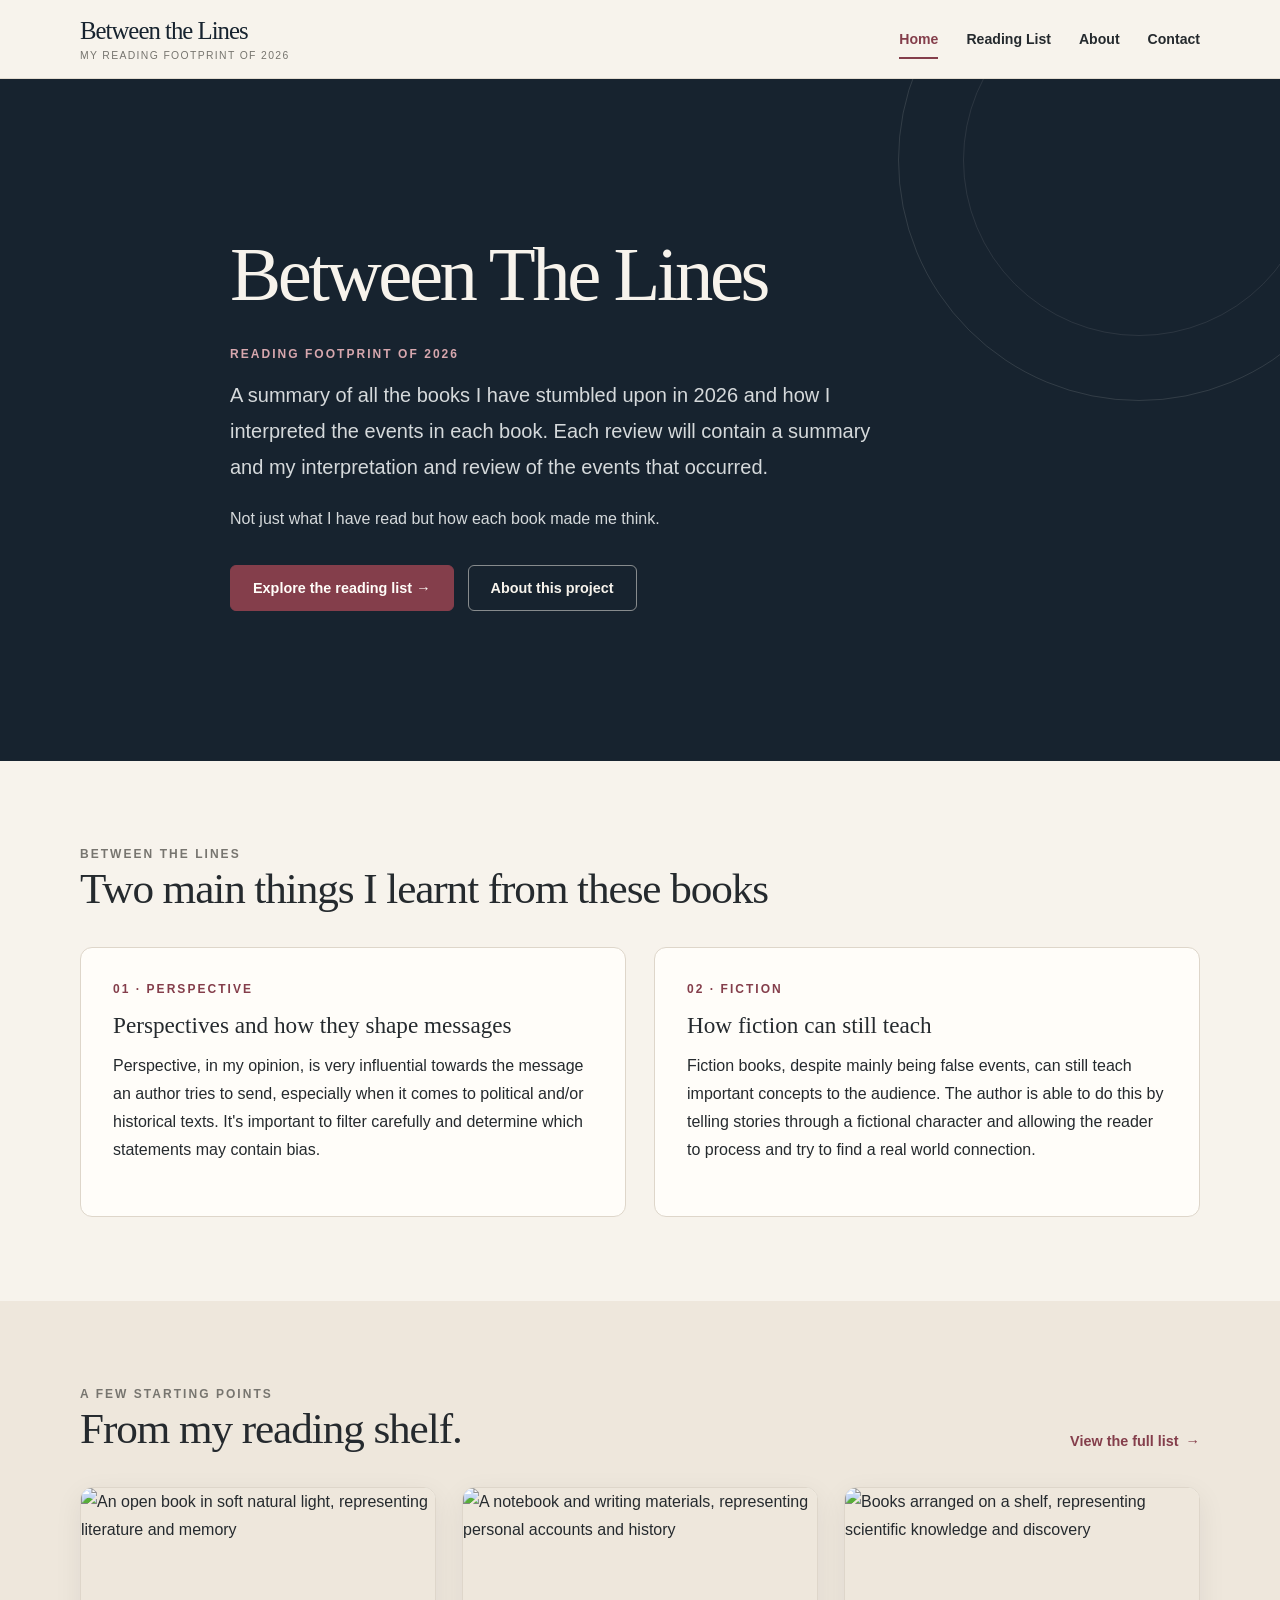
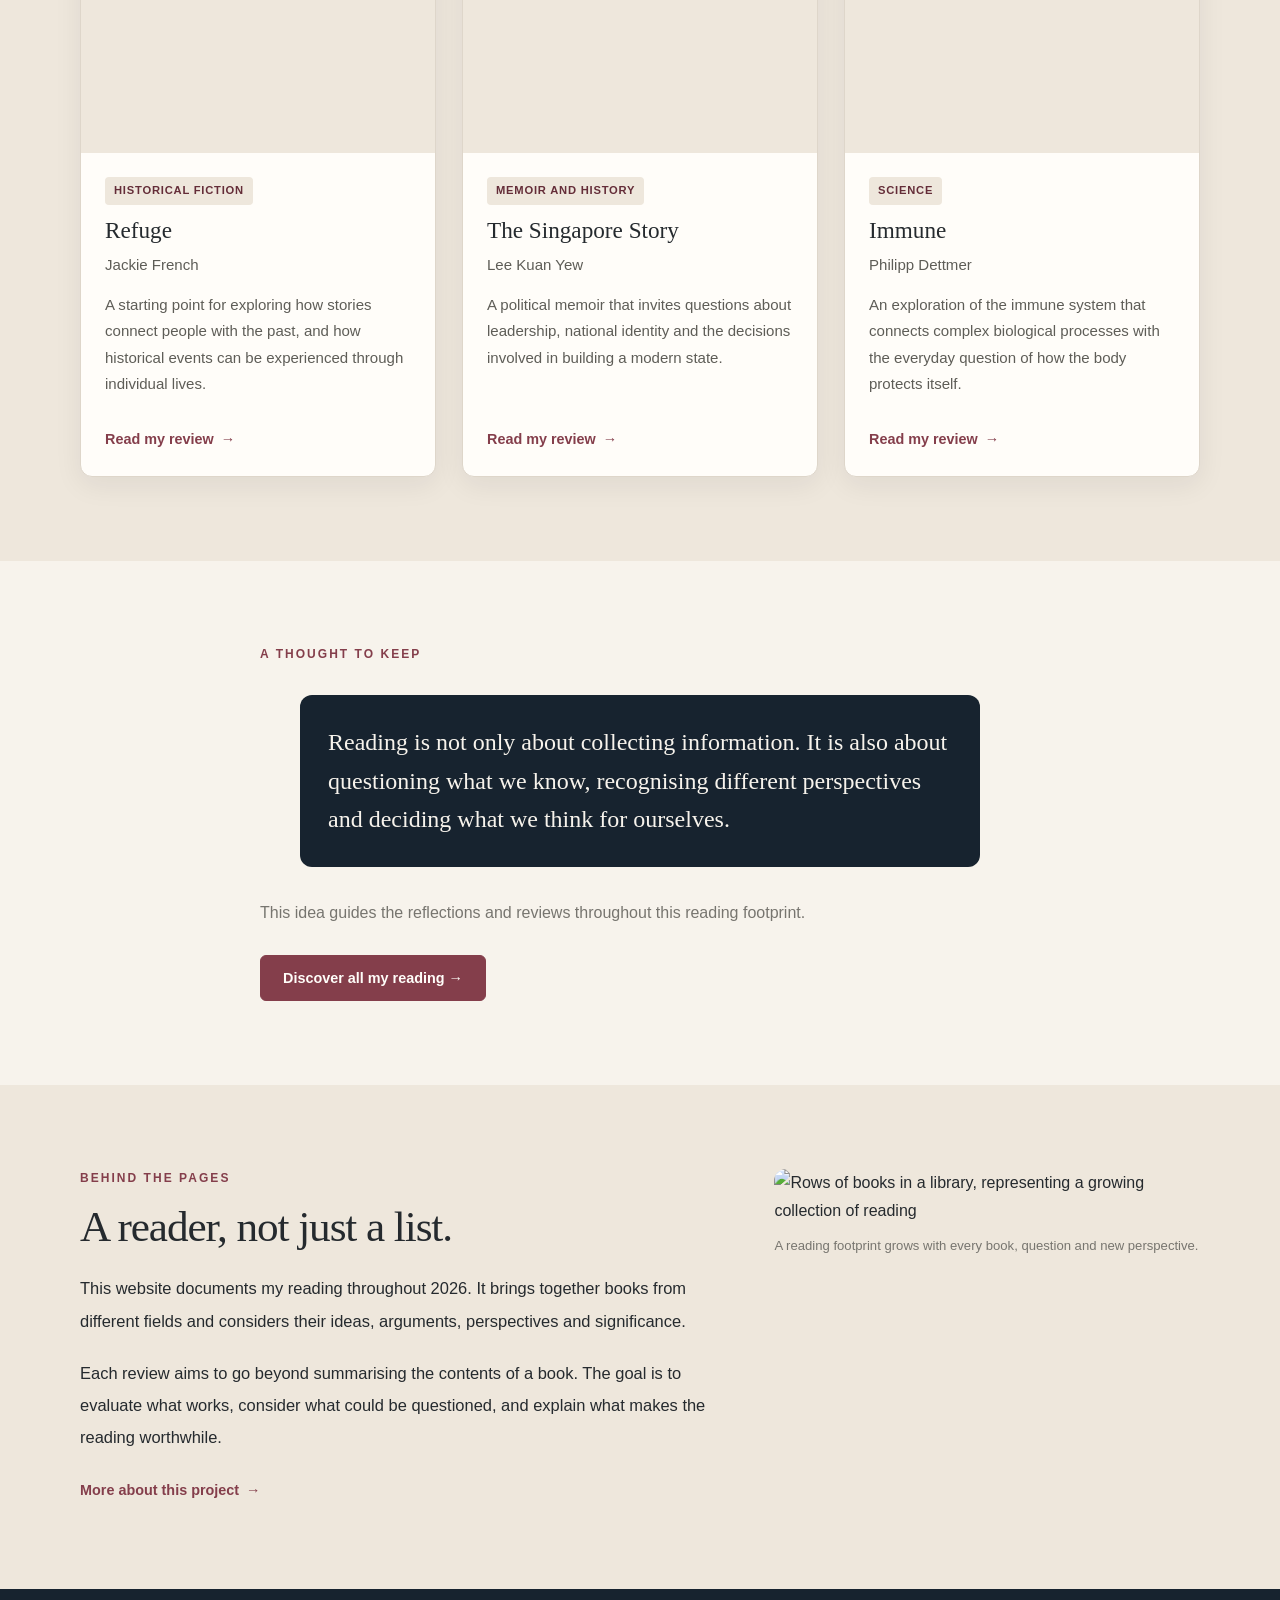
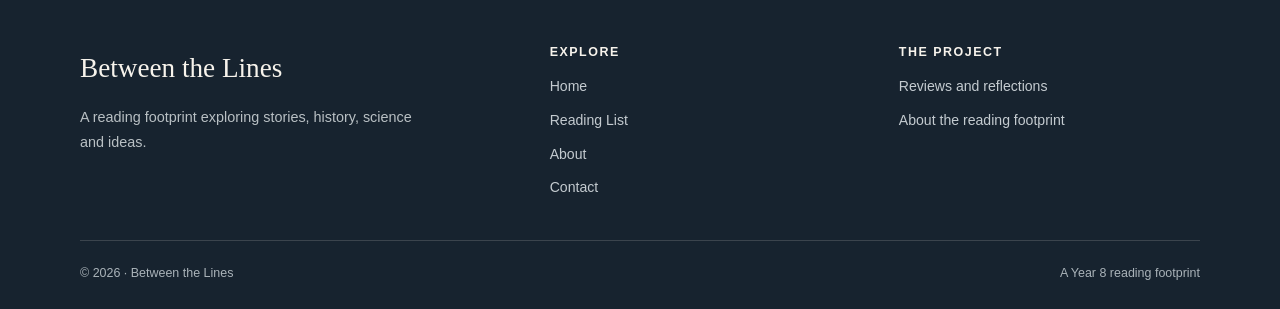
==== commit b478cdbb: "Update index.html" ====
--- a/index.html
+++ b/index.html
@@ -18,8 +18,6 @@
 <body>
 
     <a class="skip-link" href="#main">Skip to content</a>
-
-    <!-- ================= HEADER ================= -->
 
     <header class="site-header">
         <div class="container nav-container">
@@ -42,18 +40,16 @@
 
     <main id="main">
 
-        <!-- ================= HERO ================= -->
-
         <section class="hero">
             <div class="container hero-content">
 
+                <h1>Between The Lines</h1>
+
                 <p class="eyebrow">Reading Footprint of 2026</p>
 
                 <p class="lead">
-                    A collection of ideas, questions and perspectives gathered
-                    through reading — from the stories people tell to the
-                    histories they leave behind and the science that explains
-                    our world.
+                    A summary of all the books I have stumbled upon in 2026 and how I interpreted the events in each book. 
+                    Each review will contain a summary and my interpretation and review of the events that occurred.
                 </p>
 
                 <p>
@@ -74,49 +70,42 @@
             </div>
         </section>
 
-
-        <!-- ================= INTRODUCTION ================= -->
-
         <section class="section">
             <div class="container">
 
                 <div class="section-heading">
                     <div>
-                        <p class="eyebrow">Beyond the page</p>
-                        <h2>Reading across worlds.</h2>
+                        <p class="eyebrow">Between the lines</p>
+                        <h2>Two main things I learnt from these books</h2>
                     </div>
-
-                    <p>
-                        Different subjects offer different ways of
-                        understanding people, societies and the world.
-                    </p>
                 </div>
 
                 <div class="content-grid">
 
                     <article class="content-panel">
-                        <p class="eyebrow">01 · Stories</p>
-
-                        <h3>People and perspectives</h3>
+                        <p class="eyebrow">01 · PERSPECTIVE</p>
+
+                        <h3>Perspectives and how they shape messages</h3>
 
                         <p>
-                            Fiction can reveal how people experience conflict,
-                            change and belonging. The details of a character's
-                            choices can sometimes communicate more than a
-                            simple explanation ever could.
+                            Perspective, in my opinion, is very influential towards the 
+                            message an author tries to send, especially when it comes to
+                            political and/or historical texts. It's important to filter 
+                            carefully and determine which statements may contain bias.
                         </p>
                     </article>
 
                     <article class="content-panel">
-                        <p class="eyebrow">02 · Ideas</p>
-
-                        <h3>History and understanding</h3>
+                        <p class="eyebrow">02 · FICTION</p>
+
+                        <h3>How fiction can still teach</h3>
 
                         <p>
-                            History, politics and science offer ways to examine
-                            how societies work, how ideas influence decisions,
-                            and how evidence can change the way we understand
-                            the world.
+                            Fiction books, despite mainly being false events, can
+                            still teach important concepts to the audience. The author is
+                            able to do this by telling stories through a fictional 
+                            character and allowing the reader to process and try to find
+                            a real world connection.
                         </p>
                     </article>
 
@@ -124,9 +113,6 @@
 
             </div>
         </section>
-
-
-        <!-- ================= FEATURED BOOKS ================= -->
 
         <section class="section" style="background: var(--paper-dark);">
             <div class="container">
@@ -144,8 +130,6 @@
 
 
                 <div class="book-grid">
-
-                    <!-- BOOK 1 -->
 
                     <article class="book-card">
 
@@ -179,9 +163,7 @@
 
                         </div>
                     </article>
-
-
-                    <!-- BOOK 2 -->
+                    
 
                     <article class="book-card">
 
@@ -217,8 +199,6 @@
                     </article>
 
 
-                    <!-- BOOK 3 -->
-
                     <article class="book-card">
 
                         <figure class="book-card-image">
@@ -257,9 +237,6 @@
             </div>
         </section>
 
-
-        <!-- ================= READING PHILOSOPHY ================= -->
-
         <section class="section">
             <div class="reading-width">
 
@@ -286,7 +263,6 @@
         </section>
 
 
-        <!-- ================= ABOUT PREVIEW ================= -->
 
         <section class="section" style="background: var(--paper-dark);">
             <div class="container">
@@ -341,8 +317,6 @@
     </main>
 
 
-    <!-- ================= FOOTER ================= -->
-
     <footer class="site-footer">
         <div class="container">
 
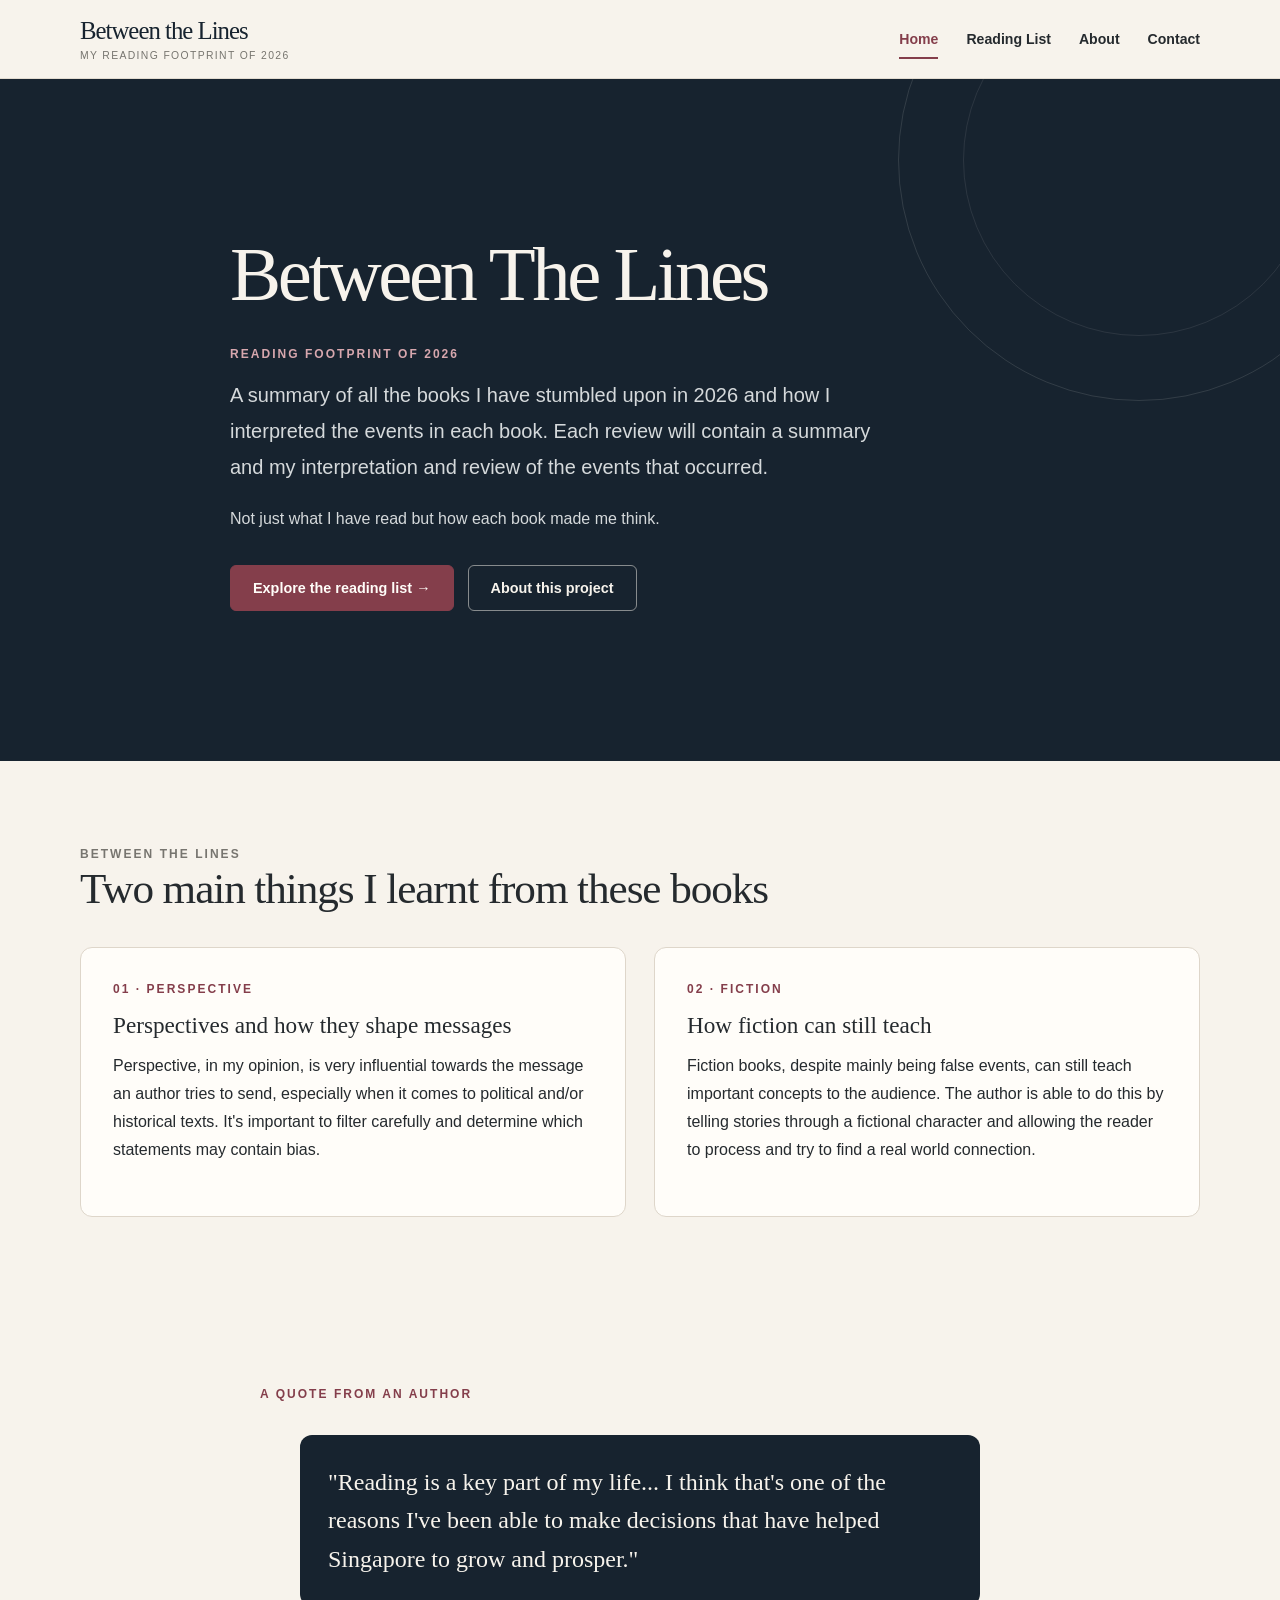
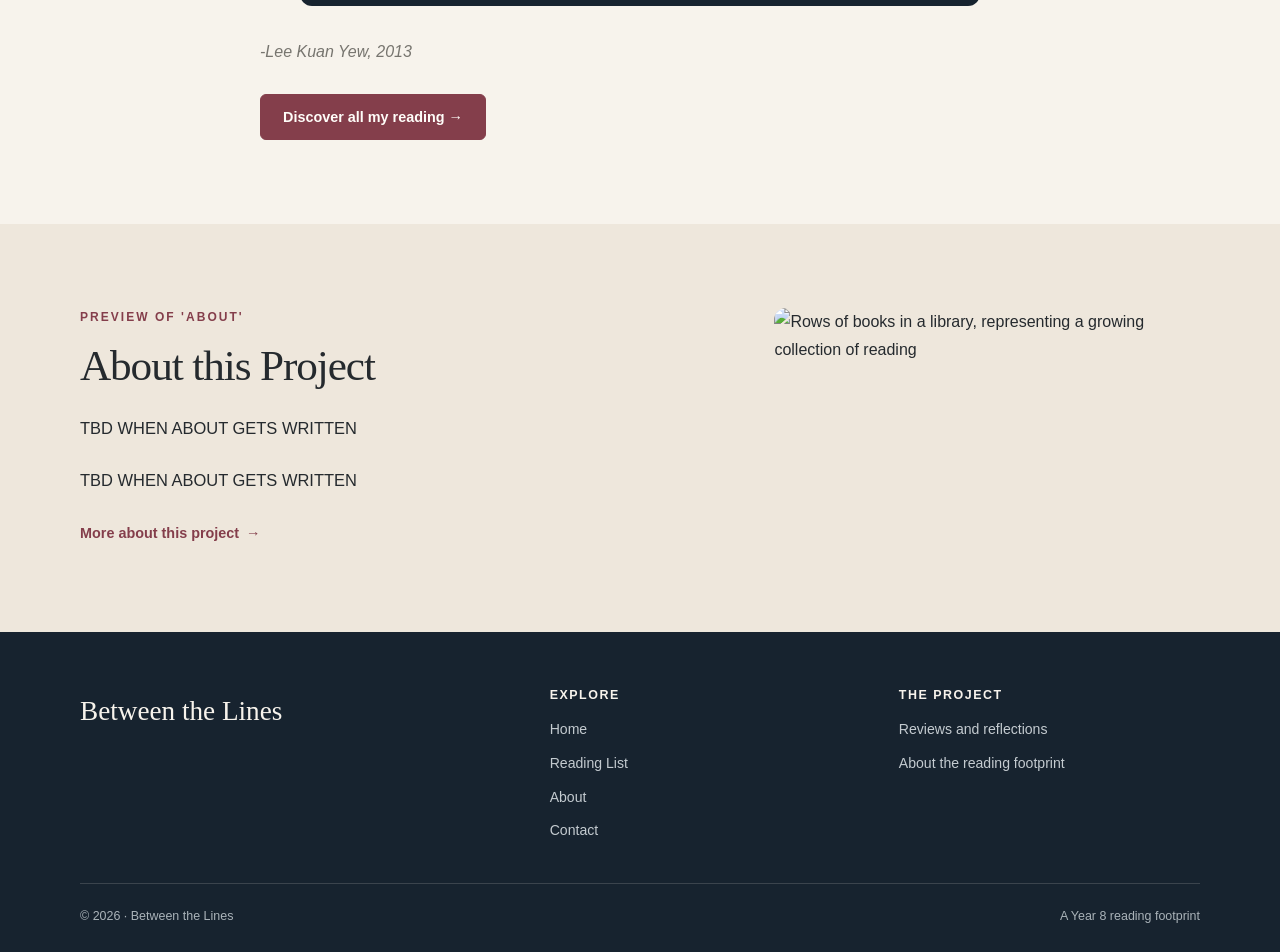
==== commit 4a9b08bf: "Update index.html" ====
--- a/index.html
+++ b/index.html
@@ -114,143 +114,17 @@
             </div>
         </section>
 
-        <section class="section" style="background: var(--paper-dark);">
-            <div class="container">
-
-                <div class="section-heading">
-                    <div>
-                        <p class="eyebrow">A few starting points</p>
-                        <h2>From my reading shelf.</h2>
-                    </div>
-
-                    <a class="text-link" href="reading.html">
-                        View the full list
-                    </a>
-                </div>
-
-
-                <div class="book-grid">
-
-                    <article class="book-card">
-
-                        <figure class="book-card-image">
-                            <img
-                                src="https://images.unsplash.com/photo-1519682337058-a94d519337bc?auto=format&fit=crop&w=900&q=80"
-                                alt="An open book in soft natural light, representing literature and memory"
-                                loading="lazy"
-                            >
-                        </figure>
-
-                        <div class="book-card-body">
-
-                            <span class="book-category">Historical fiction</span>
-
-                            <h3>Refuge</h3>
-
-                            <p class="book-author">
-                                Jackie French
-                            </p>
-
-                            <p>
-                                A starting point for exploring how stories
-                                connect people with the past, and how historical
-                                events can be experienced through individual lives.
-                            </p>
-
-                            <a class="text-link" href="reviews/refuge.html">
-                                Read my review
-                            </a>
-
-                        </div>
-                    </article>
-                    
-
-                    <article class="book-card">
-
-                        <figure class="book-card-image">
-                            <img
-                                src="https://images.unsplash.com/photo-1455390582262-044cdead277a?auto=format&fit=crop&w=900&q=80"
-                                alt="A notebook and writing materials, representing personal accounts and history"
-                                loading="lazy"
-                            >
-                        </figure>
-
-                        <div class="book-card-body">
-
-                            <span class="book-category">Memoir and history</span>
-
-                            <h3>The Singapore Story</h3>
-
-                            <p class="book-author">
-                                Lee Kuan Yew
-                            </p>
-
-                            <p>
-                                A political memoir that invites questions about
-                                leadership, national identity and the decisions
-                                involved in building a modern state.
-                            </p>
-
-                            <a class="text-link" href="reviews/singapore-story.html">
-                                Read my review
-                            </a>
-
-                        </div>
-                    </article>
-
-
-                    <article class="book-card">
-
-                        <figure class="book-card-image">
-                            <img
-                                src="https://images.unsplash.com/photo-1532012197267-da84d127e765?auto=format&fit=crop&w=900&q=80"
-                                alt="Books arranged on a shelf, representing scientific knowledge and discovery"
-                                loading="lazy"
-                            >
-                        </figure>
-
-                        <div class="book-card-body">
-
-                            <span class="book-category">Science</span>
-
-                            <h3>Immune</h3>
-
-                            <p class="book-author">
-                                Philipp Dettmer
-                            </p>
-
-                            <p>
-                                An exploration of the immune system that
-                                connects complex biological processes with
-                                the everyday question of how the body protects itself.
-                            </p>
-
-                            <a class="text-link" href="reviews/immune.html">
-                                Read my review
-                            </a>
-
-                        </div>
-                    </article>
-
-                </div>
-
-            </div>
-        </section>
-
         <section class="section">
             <div class="reading-width">
 
-                <p class="eyebrow">A thought to keep</p>
+                <p class="eyebrow">A Quote from an Author</p>
 
                 <blockquote class="pull-quote">
-                    Reading is not only about collecting information.
-                    It is also about questioning what we know, recognising
-                    different perspectives and deciding what we think for ourselves.
+                    "Reading is a key part of my life... I think that's one of the reasons I've been able to make decisions that have helped Singapore to grow and prosper."
                 </blockquote>
 
                 <p class="muted">
-                    This idea guides the reflections and reviews throughout
-                    this reading footprint.
+                    <i>-Lee Kuan Yew, 2013</i>
                 </p>
 
                 <div style="margin-top: 28px;">
@@ -271,22 +145,16 @@
 
                     <div class="about-text">
 
-                        <p class="eyebrow">Behind the pages</p>
-
-                        <h2>A reader, not just a list.</h2>
-
-                        <p>
-                            This website documents my reading throughout 2026.
-                            It brings together books from different fields
-                            and considers their ideas, arguments, perspectives
-                            and significance.
-                        </p>
-
-                        <p>
-                            Each review aims to go beyond summarising the
-                            contents of a book. The goal is to evaluate what
-                            works, consider what could be questioned, and
-                            explain what makes the reading worthwhile.
+                        <p class="eyebrow">Preview of 'About'</p>
+
+                        <h2>About this Project</h2>
+
+                        <p>
+                            TBD WHEN ABOUT GETS WRITTEN
+                        </p>
+
+                        <p>
+                            TBD WHEN ABOUT GETS WRITTEN
                         </p>
 
                         <a class="text-link" href="about.html">
@@ -302,13 +170,7 @@
                             alt="Rows of books in a library, representing a growing collection of reading"
                             loading="lazy"
                         >
-
-                        <figcaption>
-                            A reading footprint grows with every book,
-                            question and new perspective.
-                        </figcaption>
-                    </figure>
-
+                            
                 </div>
 
             </div>
@@ -326,11 +188,6 @@
                     <a class="footer-brand" href="index.html">
                         Between the Lines
                     </a>
-
-                    <p class="footer-description">
-                        A reading footprint exploring stories, history,
-                        science and ideas.
-                    </p>
                 </div>
 
 
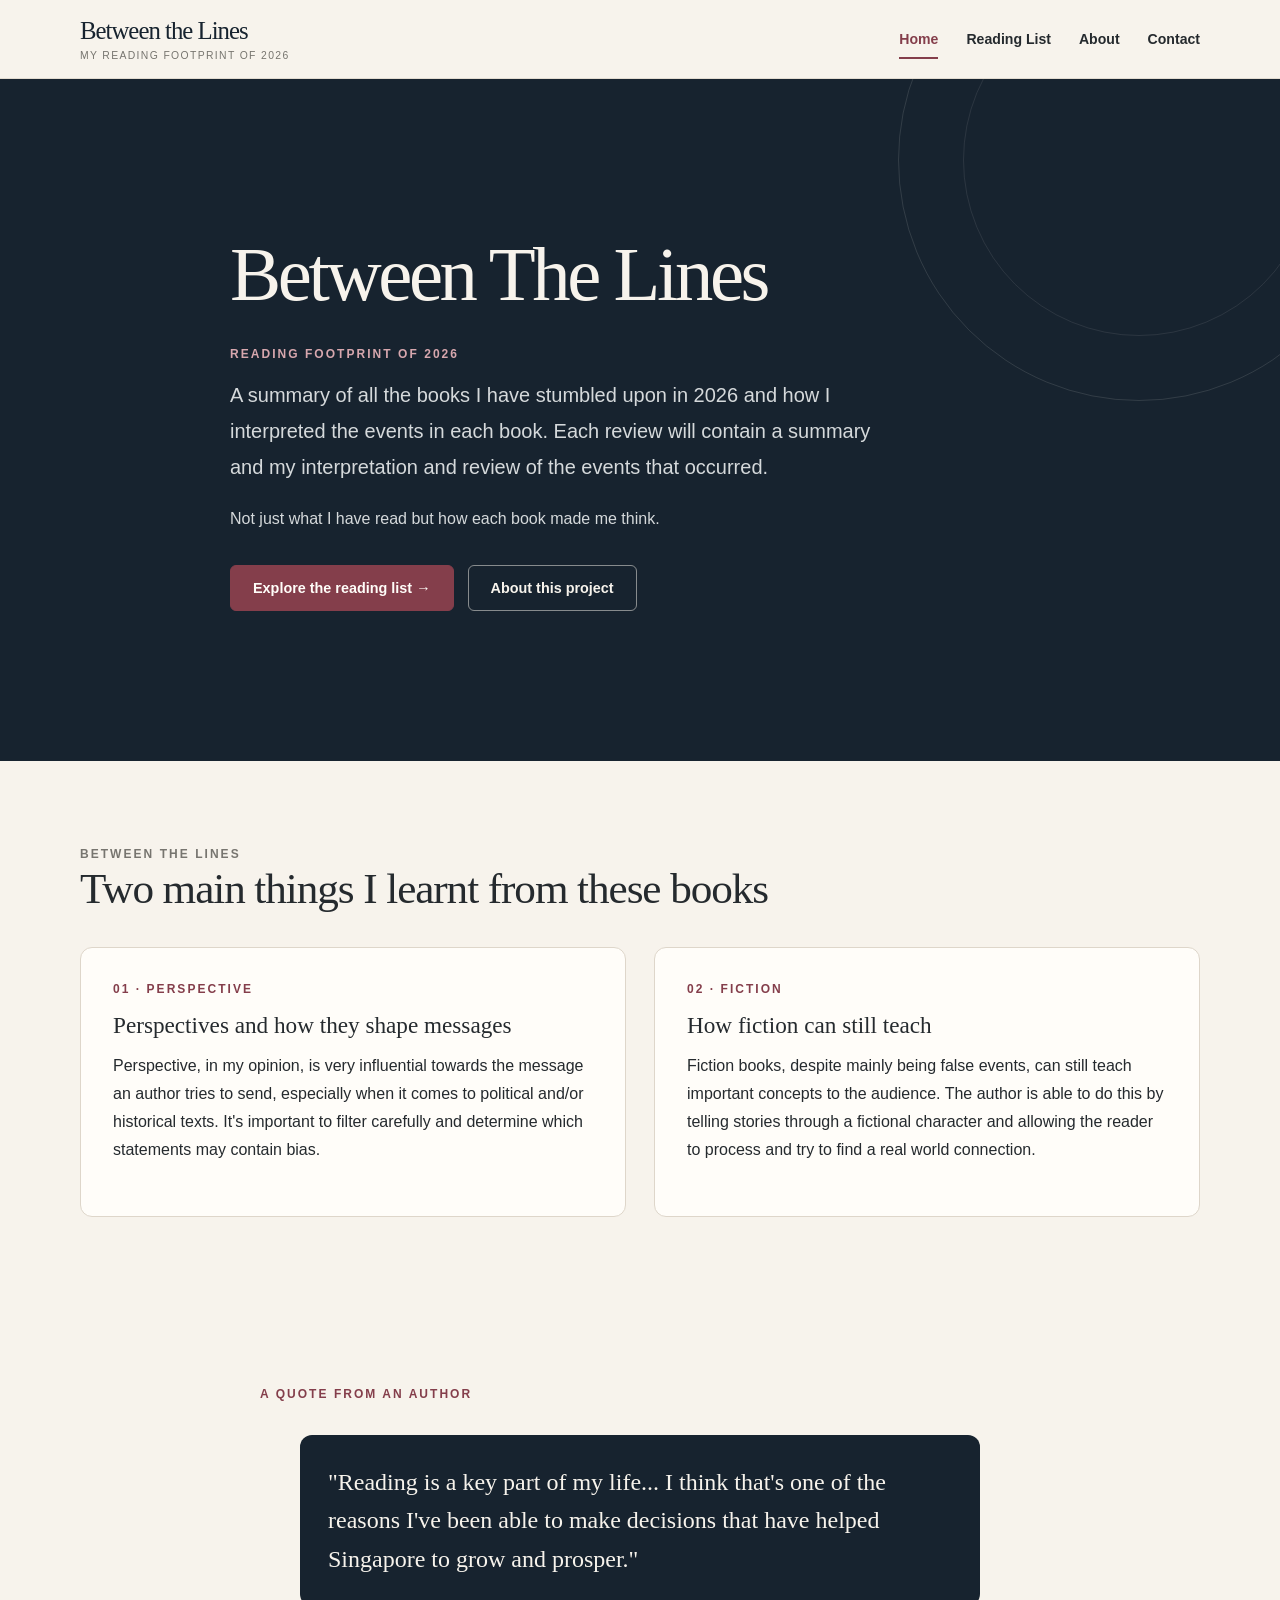
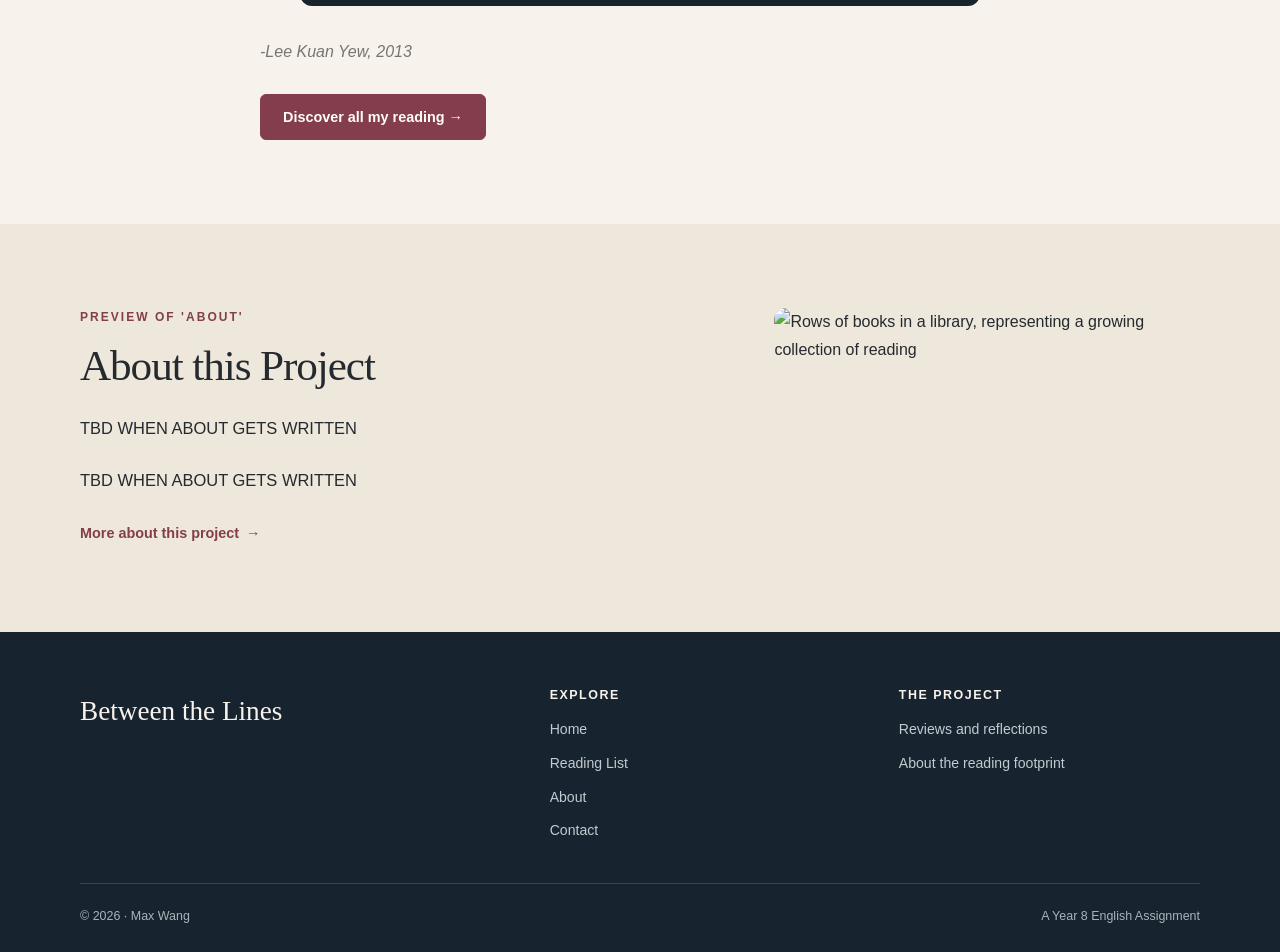
==== commit a31744a8: "Updated copyright" ====
--- a/index.html
+++ b/index.html
@@ -221,8 +221,8 @@
 
 
             <div class="footer-bottom">
-                <span>© 2026 · Between the Lines</span>
-                <span>A Year 8 reading footprint</span>
+                <span>© 2026 · Max Wang</span>
+                <span>A Year 8 English Assignment</span>
             </div>
 
         </div>
